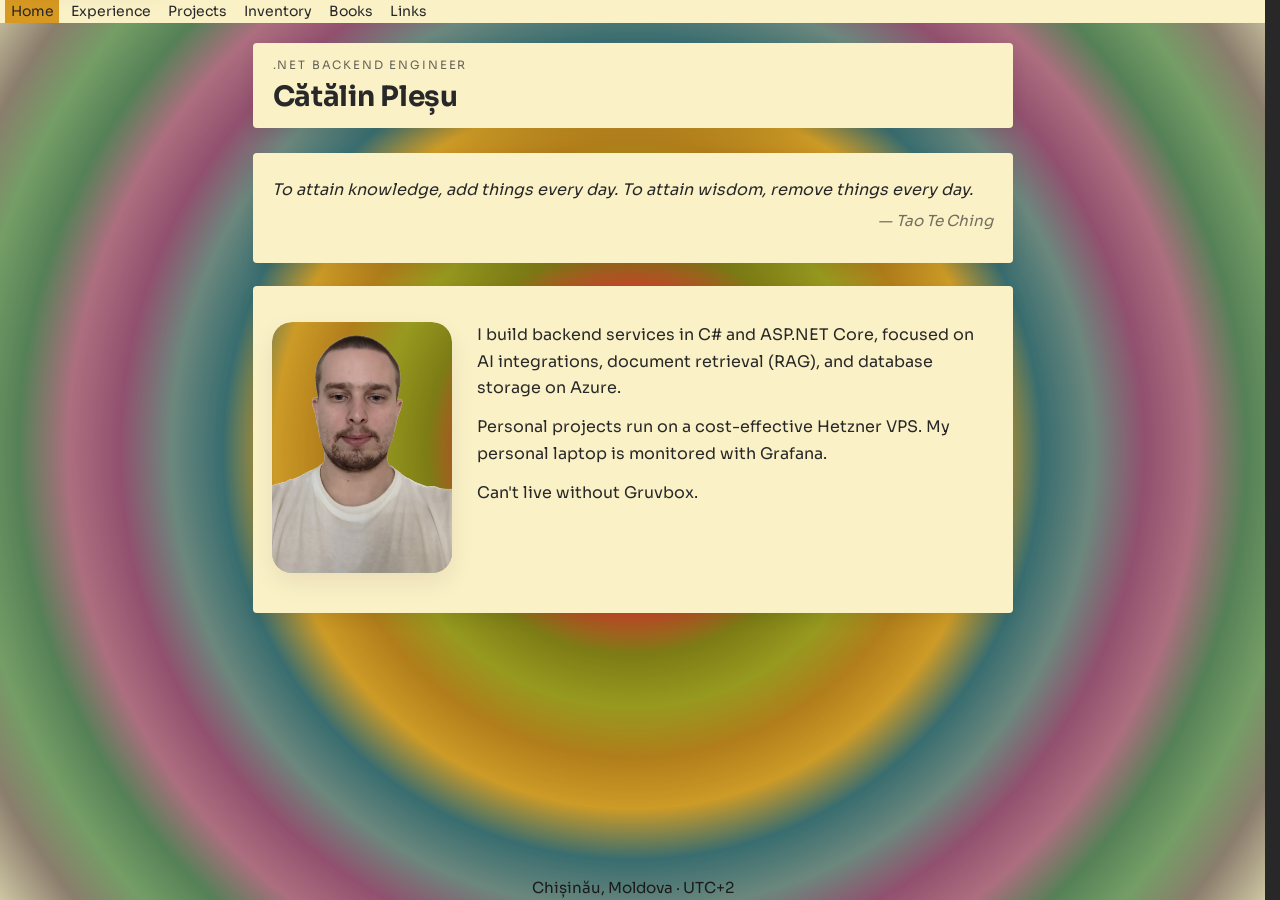
==== index.html @ c73aaf06 "feat: install goatcounter" ====
<!DOCTYPE html>
<html lang="en">
	<head>
		<meta charset="UTF-8">
		<meta name="viewport" content="width=device-width, initial-scale=1.0">
		<meta name="color-scheme" content="dark light">
		<title>Cătălin Pleșu</title>
		<link rel="icon" href="assets/favicon.ico">
		<link rel="stylesheet" href="style.css?v=20260324">
	</head>
	<body>
		<aside id="bg" aria-hidden="true"></aside>
		<a href="#content" data-skip-link>Skip to content</a>

		<header>
			<nav aria-label="Primary navigation" data-topnav>
				<ul>
					<li><a href="index.html" aria-current="page">Home</a></li>
					<li><a href="experience.html">Experience</a></li>
					<li><a href="projects.html">Projects</a></li>
					<li><a href="inventory.html">Inventory</a></li>
					<li><a href="books.html">Books</a></li>
					<li><a href="links.html">Links</a></li>
				</ul>
			</nav>
		</header>

		<main id="content" data-page>
			<header data-page-header>
				<p data-eyebrow>.NET backend engineer</p>
				<h1>Cătălin Pleșu</h1>
			</header>
			<section aria-label="Content" data-stack>
				<section data-card aria-label="Quote">
					<blockquote data-quote>
						<p><i>To attain knowledge, add things every day. To attain wisdom, remove things every day.</i></p>
						<footer>— <cite>Tao Te Ching</cite></footer>
					</blockquote>
				</section>

				<section data-card aria-label="Profile">
					<figure data-profile>
						<picture data-profile-photo>
							<img src="assets/profile.png" alt="Portrait of Cătălin Pleșu" width="180" height="180" decoding="async">
						</picture>
						<figcaption>
							<p>
								I build backend services in C# and ASP.NET Core, focused on AI integrations, document
								retrieval (RAG), and database storage on Azure.
							</p>
							<p>
								Personal projects run on a cost-effective Hetzner VPS. My personal laptop is monitored
								with Grafana.
							</p>
							<p>Can't live without Gruvbox.</p>
						</figcaption>
					</figure>
				</section>
			</section>
		</main>

		<footer data-site-footer>
			<address aria-label="Location">Chișinău, Moldova · UTC+2</address>
			<nav aria-label="Secondary navigation" data-footer-nav>
				<ul>
					<li><a href="inventory.html">Inventory</a></li>
					<li><a href="books.html">Books</a></li>
					<li><a href="projects_galleryes.html">Gallery</a></li>
				</ul>
			</nav>
		</footer>
		<script data-goatcounter="https://gc.plesu.net/count" async src="https://gc.plesu.net/count.js"></script>
		<script src="page-nav.js" data-page="index.html" defer></script>
	</body>
</html>
---- style.css ----
html { scrollbar-gutter: stable; background-color: #282828; }
*, *::before, *::after { box-sizing: border-box; }

@font-face {
  font-family: "Sora";
  font-style: normal;
  font-weight: 100 800;
  font-display: swap;
  src: url("assets/fonts/sora-latin-ext.woff2") format("woff2");
  unicode-range: U+0100-02BA, U+02BD-02C5, U+02C7-02CC, U+02CE-02D7, U+02DD-02FF, U+0304, U+0308, U+0329, U+1D00-1DBF, U+1E00-1E9F, U+1EF2-1EFF, U+2020, U+20A0-20AB, U+20AD-20C0, U+2113, U+2C60-2C7F, U+A720-A7FF;
}

@font-face {
  font-family: "Sora";
  font-style: normal;
  font-weight: 100 800;
  font-display: swap;
  src: url("assets/fonts/sora-latin.woff2") format("woff2");
  unicode-range: U+0000-00FF, U+0131, U+0152-0153, U+02BB-02BC, U+02C6, U+02DA, U+02DC, U+0304, U+0308, U+0329, U+2000-206F, U+20AC, U+2122, U+2191, U+2193, U+2212, U+2215, U+FEFF, U+FFFD;
}

:root {
  --bg: #f7f3eb;
  --text: #1b1b1b;
  --muted: color-mix(in srgb, var(--text) 60%, transparent);
  --accent: #b86b2e;
  --panel: #fdfaf4;
  --border: color-mix(in srgb, var(--text) 14%, transparent);
  --shadow: 0 18px 48px rgba(23, 16, 8, 0.12);
  --shadow-card: 0 10px 24px rgba(23, 16, 8, 0.08);
  --shadow-press: 0 6px 16px rgba(23, 16, 8, 0.06);
  --radius-sm: 8px;
  --radius-md: 12px;
  --radius-lg: 16px;
  --radius-xl: 20px;
  --gruvbox-gold: #d79921;
  --gruvbox-orange: #d65d0e;
  --gruvbox-green: #689d6a;
  --gruvbox-blue: #458588;
  --bg-dim: 0.18;
  --nav-bg: #fbf1c7;
  --nav-text: #282828;
  --nav-hover-bg: #282828;
  --nav-hover-text: #fbf1c7;
  --nav-active-bg: #d79921;
  --nav-active-text: #282828;
  --bg-orb-1: var(--gruvbox-gold);
  --bg-orb-2: var(--gruvbox-orange);
  --bg-orb-3: var(--gruvbox-green);
  --bg-orb-4: var(--gruvbox-blue);
  --code-bg: #f8f8f8;
  --code-text: #e83e8c;
  --bg-overlay: rgba(0, 0, 0, var(--bg-dim));
  --bg-gradient: radial-gradient(circle at center,
    #282828 0%,
    #7c6f64 6.6%,
    #cc241d 13.2%,
    #fb4934 19.7%,
    #98971a 26.4%,
    #b8bb26 33.0%,
    #d79921 39.6%,
    #fabd2f 46.2%,
    #458588 52.8%,
    #83a598 59.4%,
    #b16286 66.0%,
    #d3869b 72.6%,
    #689d6a 79.1%,
    #8ec07c 85.7%,
    #a89984 92.3%,
    #fbf1c7 100%);
}

@media (prefers-color-scheme: dark) {
  :root {
    --bg: #0f1115;
    --text: #e9e6df;
    --muted: color-mix(in srgb, var(--text) 55%, transparent);
    --accent: #ffb169;
    --panel: #14171d;
    --border: color-mix(in srgb, var(--text) 18%, transparent);
    --shadow: 0 18px 48px rgba(0, 0, 0, 0.38);
    --shadow-card: 0 10px 24px rgba(0, 0, 0, 0.24);
    --shadow-press: 0 6px 16px rgba(0, 0, 0, 0.2);
    --bg-orb-1: var(--gruvbox-gold);
    --bg-orb-2: var(--gruvbox-orange);
    --bg-orb-3: var(--gruvbox-green);
    --bg-orb-4: var(--gruvbox-blue);
    --code-bg: #2b2f36;
    --code-text: #ff7ab3;
    --bg-dim: 0.28;
    --bg-overlay: rgba(0, 0, 0, var(--bg-dim));
    --nav-bg: #282828;
    --nav-text: #a89984;
    --nav-hover-bg: #b8bb26;
    --nav-hover-text: #111111;
    --nav-active-bg: #d79921;
    --nav-active-text: #282828;
  }
}

:root[data-theme="dark"] {
  --bg: #0f1115;
  --text: #e9e6df;
  --muted: color-mix(in srgb, var(--text) 55%, transparent);
  --accent: #ffb169;
  --panel: #14171d;
  --border: color-mix(in srgb, var(--text) 18%, transparent);
  --shadow: 0 18px 48px rgba(0, 0, 0, 0.38);
  --shadow-card: 0 10px 24px rgba(0, 0, 0, 0.24);
  --shadow-press: 0 6px 16px rgba(0, 0, 0, 0.2);
  --bg-orb-1: var(--gruvbox-gold);
  --bg-orb-2: var(--gruvbox-orange);
  --bg-orb-3: var(--gruvbox-green);
  --bg-orb-4: var(--gruvbox-blue);
  --code-bg: #2b2f36;
  --code-text: #ff7ab3;
  --bg-dim: 0.28;
  --bg-overlay: rgba(0, 0, 0, var(--bg-dim));
  --nav-bg: #282828;
  --nav-text: #a89984;
  --nav-hover-bg: #b8bb26;
  --nav-hover-text: #111111;
  --nav-active-bg: #d79921;
  --nav-active-text: #282828;
}

:root[data-theme="light"] {
  --bg: #f7f3eb;
  --text: #1b1b1b;
  --muted: color-mix(in srgb, var(--text) 60%, transparent);
  --accent: #b86b2e;
  --panel: #fdfaf4;
  --border: color-mix(in srgb, var(--text) 14%, transparent);
  --shadow: 0 18px 48px rgba(23, 16, 8, 0.12);
  --shadow-card: 0 10px 24px rgba(23, 16, 8, 0.08);
  --shadow-press: 0 6px 16px rgba(23, 16, 8, 0.06);
  --bg-orb-1: var(--gruvbox-gold);
  --bg-orb-2: var(--gruvbox-orange);
  --bg-orb-3: var(--gruvbox-green);
  --bg-orb-4: var(--gruvbox-blue);
  --code-bg: #f8f8f8;
  --code-text: #e83e8c;
  --bg-dim: 0.18;
  --bg-overlay: rgba(0, 0, 0, var(--bg-dim));
  --nav-bg: #fbf1c7;
  --nav-text: #282828;
  --nav-hover-bg: #282828;
  --nav-hover-text: #fbf1c7;
  --nav-active-bg: #d79921;
  --nav-active-text: #282828;
}

body {
  margin: 0;
  padding: 0 1.25rem 0;
  min-height: 100vh;
  display: flex;
  flex-direction: column;
  overflow-x: hidden;
  overscroll-behavior-x: none;
  touch-action: pan-y;
  font-family: "Sora", "Segoe UI", "Helvetica Neue", Arial, sans-serif;
  font-weight: 400;
  font-size: 16px;
  line-height: 1.65;
  color: var(--text);
  background-color: transparent;
  text-rendering: optimizeLegibility;
  -webkit-font-smoothing: antialiased;
}

#bg {
  position: fixed;
  inset: 0;
  width: 100%;
  height: 100vh;
  background: var(--bg-gradient);
  background-attachment: fixed;
  z-index: -1;
  pointer-events: none;
}

#bg::after {
  content: "";
  position: absolute;
  inset: 0;
  background: var(--bg-overlay);
}

a { color: var(--accent); text-decoration: underline; text-decoration-thickness: 1.2px; text-underline-offset: 3px; }
a:visited { color: var(--accent); }
a:hover { text-decoration-color: color-mix(in srgb, var(--accent) 70%, transparent); }
a:focus-visible { outline: 2px solid color-mix(in srgb, var(--accent) 75%, transparent); outline-offset: 3px; border-radius: 6px; }

[data-skip-link] {
  position: absolute;
  left: 0.8rem;
  top: 0.6rem;
  z-index: 10;
  padding: 0.5rem 0.75rem;
  border-radius: 10px;
  border: 1px solid var(--border);
  background: var(--panel);
  color: var(--text);
  box-shadow: var(--shadow-card);
  text-decoration: none;
  transform: translateY(-160%);
  transition: transform 140ms ease;
}

[data-skip-link]:focus { transform: translateY(0); }

nav[data-topnav],
nav[data-footer-nav] {
  background-color: var(--nav-bg);
  overflow: hidden;
  width: 100vw;
  margin-left: calc(50% - 50vw);
  margin-right: calc(50% - 50vw);
  padding: 0 0.8rem;
}

nav[data-topnav] ul,
nav[data-footer-nav] ul {
  list-style: none;
  margin: 0;
  padding: 0;
  display: flex;
  align-items: center;
  gap: 0.4rem;
  white-space: nowrap;
  line-height: 1.1;
}

nav[data-topnav] li,
nav[data-footer-nav] li {
  flex: 0 0 auto;
  margin: 0;
}


nav[data-topnav] a,
nav[data-footer-nav] a {
  display: inline-block;
  color: var(--nav-text);
  text-align: center;
  padding: 4px 4pt;
  text-decoration: none;
  font-size: 14px;
  line-height: 1.1;
}

nav[data-topnav] a:hover,
nav[data-footer-nav] a:hover {
  background-color: var(--nav-text);
  color: var(--nav-bg);
}

nav[data-topnav] a[aria-current="page"],
nav[data-footer-nav] a[aria-current="page"] {
  background-color: var(--nav-active-bg);
  color: var(--nav-active-text);
}

.content-panel {
  max-width: 760px;
  margin: 1.2rem auto 2.6rem;
  padding: 2rem 1.6rem 2.3rem;
  background: var(--nav-bg);
  border: 0;
  border-radius: 4px;
  box-shadow: var(--shadow-press);
  color: var(--nav-text);
}

main[data-page] {
  max-width: 760px;
  margin: 1.2rem auto 0;
  padding-bottom: 1.6rem;
  display: grid;
  gap: 1.6rem;
  align-content: start;
  align-items: start;
  width: 100%;
  flex: 1 0 auto;
}

.hero {
  padding: 1.7rem 1.8rem;
  border: 0;
  border-radius: 4px;
  background: var(--nav-bg);
  box-shadow: var(--shadow-press);
  color: var(--nav-text);
}

.hero h1 { margin-top: 0.4rem; }

.hero-eyebrow,
[data-eyebrow] {
  text-transform: uppercase;
  letter-spacing: 0.16em;
  font-size: 0.72rem;
  color: var(--muted);
  margin: 0;
}

.hero-lede {
  font-size: 1rem;
  color: color-mix(in srgb, var(--text) 88%, transparent);
  margin: 0.6rem 0 1.2rem;
}

.hero-actions {
  display: flex;
  flex-wrap: wrap;
  gap: 0.6rem;
}

header[data-page-header] {
  padding: 0.85rem 1.25rem;
  border: 0;
  border-radius: 4px;
  background: var(--nav-bg);
  box-shadow: var(--shadow-press);
  color: var(--nav-text);
}

header[data-page-header] h1 { margin: 0.25rem 0 0; }

.button {
  display: inline-flex;
  align-items: center;
  justify-content: center;
  gap: 0.4rem;
  padding: 0.55rem 1rem;
  border-radius: var(--radius-md);
  border: 1px solid color-mix(in srgb, var(--accent) 45%, transparent);
  background: color-mix(in srgb, var(--accent) 18%, var(--panel));
  color: var(--text);
  font-weight: 600;
  font-family: inherit;
  cursor: pointer;
  text-decoration: none;
  box-shadow: var(--shadow-card);
  transition: transform 150ms ease, box-shadow 150ms ease, border-color 150ms ease, background 150ms ease;
}

.button:hover { transform: translateY(-1px); box-shadow: 0 14px 26px rgba(0, 0, 0, 0.08); }

.button.ghost {
  border-color: var(--border);
  background: color-mix(in srgb, var(--panel) 88%, transparent);
}

aside[data-panel] {
  max-width: 760px;
  margin: 1.2rem auto 0;
  padding-bottom: 1.6rem;
  padding: 2rem 1.6rem 2.3rem;
  background: var(--nav-bg);
  border: 0;
  border-radius: 4px;
  box-shadow: var(--shadow-press);
  color: var(--nav-text);
  width: 100%;
}

figure[data-profile] {
  display: grid;
  grid-template-columns: 180px minmax(0, 1fr);
  gap: 1.6rem;
  align-items: start;
  margin: 1.2rem 0 1.4rem;
  position: relative;
}

figure[data-profile] figcaption { min-width: 0; }

picture[data-profile-photo] {
  position: relative;
  width: 180px;
  display: block;
}

picture[data-profile-photo] > img {
  position: relative;
  z-index: 1;
  width: 100%;
  height: auto;
  display: block;
  border-radius: var(--radius-xl);
  object-fit: contain;
  box-shadow: var(--shadow-card);
  background: transparent;
}

picture[data-profile-photo]::before {
  content: "";
  position: absolute;
  inset: 0;
  z-index: 0;
  background-image: linear-gradient(var(--bg-overlay), var(--bg-overlay)), var(--bg-gradient);
  background-attachment: fixed, fixed;
  border-radius: var(--radius-xl);
  mask-image: linear-gradient(#000, #000), url("assets/profile.png");
  -webkit-mask-image: linear-gradient(#000, #000), url("assets/profile.png");
  mask-size: 100% 100%, contain;
  -webkit-mask-size: 100% 100%, contain;
  mask-repeat: no-repeat, no-repeat;
  -webkit-mask-repeat: no-repeat, no-repeat;
  mask-position: center, center;
  -webkit-mask-position: center, center;
  mask-mode: alpha, alpha;
  -webkit-mask-mode: alpha, alpha;
  mask-composite: exclude;
  -webkit-mask-composite: xor;
  pointer-events: none;
}


h1, h2, h3, h4 { font-family: "Sora", "Times New Roman", serif; letter-spacing: -0.01em; margin: 1.1em 0 0.35em; line-height: 1.25; color: var(--text); }
h1 { font-size: 1.75rem; }
h2 { font-size: 1.375rem; }
h3 { font-size: 1.125rem; }
h4 { font-size: 1rem; margin-top: 0.7em; }

p { margin: 0 0 0.8em; color: inherit; font-weight: 400; }

p[data-entry-row] {
  display: flex;
  align-items: baseline;
  justify-content: space-between;
  gap: 1rem;
  margin-bottom: 0.2em;
}

p[data-entry-row] time[data-period] {
  white-space: nowrap;
}

p[data-entry-title] {
  display: flex;
  align-items: baseline;
  justify-content: space-between;
  gap: 0.6rem;
  margin-bottom: 0.1em;
}

small[data-entry-label] {
  font-size: 0.75rem;
  text-transform: uppercase;
  letter-spacing: 0.12em;
  color: var(--muted);
}

p[data-entry-location] {
  display: block;
  margin-top: 0.1em;
}

ul { margin: 0.4em 0 0.8em 1.1em; padding: 0; }
li { margin-bottom: 0.35em; }

hr { border: 0; height: 1px; background: var(--border); margin: 1.4rem 0; }

blockquote[data-quote] {
  margin: 0.35rem 0 0.8rem;
  display: grid;
  gap: 0.3rem;
}

blockquote[data-quote] p { margin: 0; }

blockquote[data-quote] footer {
  color: var(--muted);
  font-size: 0.95rem;
  text-align: right;
}

ul[data-links-grid] {
  display: grid;
  grid-template-columns: 1fr;
  gap: 0.8rem;
  margin: 1.2rem 0 0;
  padding: 0;
  list-style: none;
}

a[data-link-card] {
  display: flex;
  align-items: center;
  gap: 0.6rem;
  padding: 0.65rem 0.75rem;
  border: 1px solid var(--border);
  border-radius: var(--radius-md);
  text-decoration: none;
  color: inherit;
  background: color-mix(in srgb, var(--panel) 80%, transparent);
  transition: transform 150ms ease, box-shadow 150ms ease, border-color 150ms ease, background 150ms ease;
  box-shadow: var(--shadow-card);
}

a[data-link-card]:hover {
  transform: translateY(-2px);
  box-shadow: 0 18px 38px rgba(0, 0, 0, 0.08);
  border-color: color-mix(in srgb, var(--accent) 45%, transparent);
  background: color-mix(in srgb, var(--panel) 92%, transparent);
}

a[data-link-card]::before {
  content: "";
  width: 26px;
  height: 26px;
  display: inline-flex;
  align-items: center;
  justify-content: center;
  background-color: var(--accent);
  mask-repeat: no-repeat;
  mask-position: center;
  mask-size: contain;
  -webkit-mask-repeat: no-repeat;
  -webkit-mask-position: center;
  -webkit-mask-size: contain;
  flex: none;
}

a[data-link-card][data-icon="envelope"]::before { mask-image: url("assets/icons/envelope.svg"); -webkit-mask-image: url("assets/icons/envelope.svg"); }
a[data-link-card][data-icon="telegram"]::before { mask-image: url("assets/icons/telegram.svg"); -webkit-mask-image: url("assets/icons/telegram.svg"); }
a[data-link-card][data-icon="github"]::before { mask-image: url("assets/icons/github.svg"); -webkit-mask-image: url("assets/icons/github.svg"); }
a[data-link-card][data-icon="linkedin"]::before { mask-image: url("assets/icons/linkedin-in.svg"); -webkit-mask-image: url("assets/icons/linkedin-in.svg"); }
a[data-link-card][data-icon="file"]::before { mask-image: url("assets/icons/file-lines.svg"); -webkit-mask-image: url("assets/icons/file-lines.svg"); }
a[data-link-card][data-icon="youtube"]::before { mask-image: url("assets/icons/youtube.svg"); -webkit-mask-image: url("assets/icons/youtube.svg"); }

section[data-stack] {
  display: grid;
  gap: 1.4rem;
  margin-top: 0;
  align-content: start;
  align-items: start;
}

section[data-card] {
  padding: 1.1rem 1.2rem;
  border: 0;
  border-radius: 4px;
  background: var(--nav-bg);
  box-shadow: var(--shadow-press);
  color: var(--nav-text);
}

.hero h1,
header[data-page-header] h1,
.content-panel h1,
aside[data-panel] h1,
section[data-card] h1,
.hero h2,
header[data-page-header] h2,
.content-panel h2,
aside[data-panel] h2,
section[data-card] h2,
.hero h3,
header[data-page-header] h3,
.content-panel h3,
aside[data-panel] h3,
section[data-card] h3,
.hero h4,
header[data-page-header] h4,
.content-panel h4,
aside[data-panel] h4,
section[data-card] h4 {
  color: inherit;
}

.hero a,
header[data-page-header] a,
.content-panel a,
aside[data-panel] a,
section[data-card] a {
  color: var(--nav-hover-bg);
}

.hero a:visited,
header[data-page-header] a:visited,
.content-panel a:visited,
aside[data-panel] a:visited,
section[data-card] a:visited {
  color: var(--nav-hover-bg);
}

.hero-eyebrow,
[data-eyebrow] {
  color: color-mix(in srgb, var(--nav-text) 70%, transparent);
}

footer[data-site-footer] {
  max-width: 760px;
  margin: 0 auto 0;
  display: flex;
  flex-wrap: wrap;
  gap: 0.6rem 1.2rem;
  justify-content: center;
  text-align: center;
  font-size: 0.95rem;
  color: var(--text);
  width: 100%;
  margin-top: auto;
}

nav[data-footer-nav] { display: none; }

footer[data-site-footer] address { font-style: normal; }

.guestbook-actions { margin: 0.4rem 0 1rem; }

@media (prefers-reduced-motion: reduce) {
  * { scroll-behavior: auto; }
  .button,
  a[data-link-card] { transition: none; }
}



section[data-card] > h2:first-child,
section[data-card] > h3:first-child {
  margin-top: 0;
}

[data-inventory-lede] { color: var(--muted); margin-top: 0.4rem; }
[data-inventory-section] { margin: 0; }
[data-inventory-item] { margin: 0.6rem 0 0.9rem; }
[data-inventory-group] { margin-top: 0.9rem; }
ul[data-inventory-list] { margin: 0.4rem 0 0.3rem 1.1rem; padding: 0; }
[data-inventory-note] { color: var(--muted); margin-top: 0.5rem; }

aside[data-panel] h3 { margin-top: 0; }



@media (max-width: 640px) {
  body { padding: 0 0.9rem 0; font-size: 15px; }
  .content-panel { padding: 1.5rem 1.2rem 1.8rem; }
  figure[data-profile] { grid-template-columns: 1fr; }
  picture[data-profile-photo] { max-width: 220px; width: 100%; margin: 0 auto; }
  .hero { padding: 1.4rem 1.3rem; }
  .hero-actions { flex-direction: column; align-items: stretch; }
  footer[data-site-footer] {
    flex-direction: column;
    align-items: center;
    gap: 0.6rem;
  }
  nav[data-footer-nav] { display: block; }
  nav[data-footer-nav] ul { justify-content: center; }
  nav[data-topnav] ul { justify-content: center; }
  nav[data-topnav] li:last-child { margin-left: 0; }
  p[data-entry-row] {
    flex-direction: column;
    align-items: flex-start;
    gap: 0.15rem;
  }
  p[data-entry-row] time[data-period] {
    white-space: normal;
  }
  nav[data-topnav] a[href="inventory.html"],
  nav[data-topnav] a[href="books.html"] {
    display: none;
  }
}
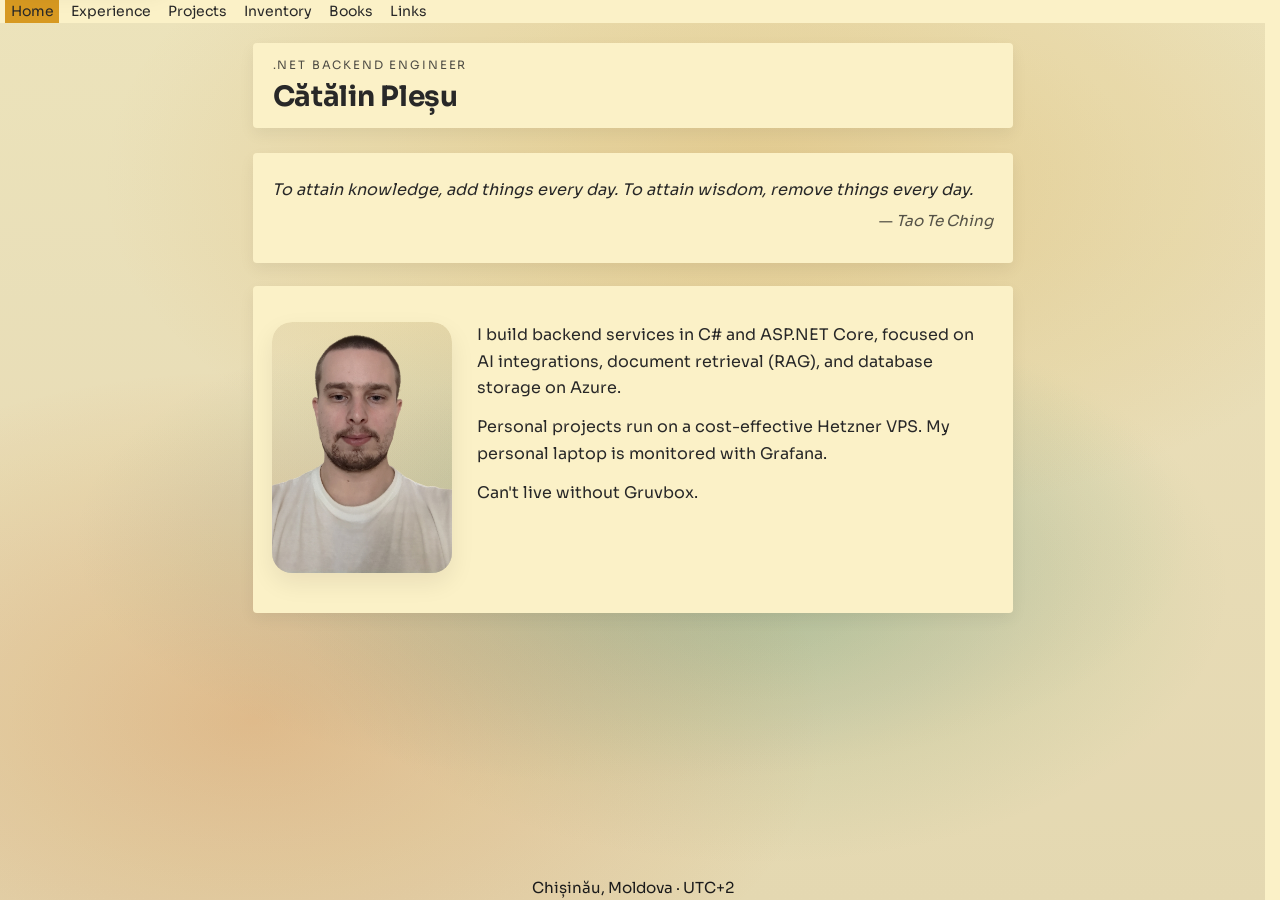
==== commit af2648b4: "fix: improve seo and accessibility" ====
--- a/index.html
+++ b/index.html
@@ -5,6 +5,7 @@
 		<meta name="viewport" content="width=device-width, initial-scale=1.0">
 		<meta name="color-scheme" content="dark light">
 		<title>Cătălin Pleșu</title>
+		<meta name="description" content="Cătălin Pleșu is a .NET backend engineer focused on C# and ASP.NET Core, AI integrations, RAG, and Azure data work.">
 		<link rel="icon" href="assets/favicon.ico">
 		<link rel="stylesheet" href="style.css?v=20260324">
 	</head>
--- a/style.css
+++ b/style.css
@@ -1,4 +1,4 @@
-html { scrollbar-gutter: stable; background-color: #282828; }
+html { scrollbar-gutter: stable; background-color: var(--bg); }
 *, *::before, *::after { box-sizing: border-box; }
 
 @font-face {
@@ -20,9 +20,9 @@
 }
 
 :root {
-  --bg: #f7f3eb;
+  --bg: #fbf1c7;
   --text: #1b1b1b;
-  --muted: color-mix(in srgb, var(--text) 60%, transparent);
+  --muted: color-mix(in srgb, var(--text) 74%, transparent);
   --accent: #b86b2e;
   --panel: #fdfaf4;
   --border: color-mix(in srgb, var(--text) 14%, transparent);
@@ -37,7 +37,7 @@
   --gruvbox-orange: #d65d0e;
   --gruvbox-green: #689d6a;
   --gruvbox-blue: #458588;
-  --bg-dim: 0.18;
+  --bg-dim: 0.06;
   --nav-bg: #fbf1c7;
   --nav-text: #282828;
   --nav-hover-bg: #282828;
@@ -51,30 +51,19 @@
   --code-bg: #f8f8f8;
   --code-text: #e83e8c;
   --bg-overlay: rgba(0, 0, 0, var(--bg-dim));
-  --bg-gradient: radial-gradient(circle at center,
-    #282828 0%,
-    #7c6f64 6.6%,
-    #cc241d 13.2%,
-    #fb4934 19.7%,
-    #98971a 26.4%,
-    #b8bb26 33.0%,
-    #d79921 39.6%,
-    #fabd2f 46.2%,
-    #458588 52.8%,
-    #83a598 59.4%,
-    #b16286 66.0%,
-    #d3869b 72.6%,
-    #689d6a 79.1%,
-    #8ec07c 85.7%,
-    #a89984 92.3%,
-    #fbf1c7 100%);
+  --bg-gradient:
+    radial-gradient(ellipse 80% 60% at 60% 20%, rgba(215, 153, 33, 0.28), transparent 65%),
+    radial-gradient(ellipse 70% 60% at 20% 80%, rgba(214, 93, 14, 0.24), transparent 65%),
+    radial-gradient(ellipse 60% 50% at 60% 65%, rgba(104, 157, 106, 0.26), transparent 62%),
+    radial-gradient(ellipse 65% 40% at 50% 60%, rgba(69, 133, 136, 0.25), transparent 68%),
+    linear-gradient(180deg, #fbf1c7 0%, #f2e5bc 100%);
 }
 
 @media (prefers-color-scheme: dark) {
   :root {
-    --bg: #0f1115;
+    --bg: #282828;
     --text: #e9e6df;
-    --muted: color-mix(in srgb, var(--text) 55%, transparent);
+    --muted: color-mix(in srgb, var(--text) 70%, transparent);
     --accent: #ffb169;
     --panel: #14171d;
     --border: color-mix(in srgb, var(--text) 18%, transparent);
@@ -87,7 +76,7 @@
     --bg-orb-4: var(--gruvbox-blue);
     --code-bg: #2b2f36;
     --code-text: #ff7ab3;
-    --bg-dim: 0.28;
+    --bg-dim: 0.12;
     --bg-overlay: rgba(0, 0, 0, var(--bg-dim));
     --nav-bg: #282828;
     --nav-text: #a89984;
@@ -95,13 +84,19 @@
     --nav-hover-text: #111111;
     --nav-active-bg: #d79921;
     --nav-active-text: #282828;
+    --bg-gradient:
+      radial-gradient(circle at 50% 45%, rgba(251, 73, 52, 0.28) 0%, transparent 55%),
+      radial-gradient(circle at 20% 30%, rgba(184, 187, 38, 0.18) 0%, transparent 45%),
+      radial-gradient(circle at 80% 65%, rgba(131, 165, 152, 0.2) 0%, transparent 50%),
+      radial-gradient(circle at 35% 80%, rgba(177, 98, 134, 0.22) 0%, transparent 55%),
+      linear-gradient(180deg, #282828 0%, #1d2021 100%);
   }
 }
 
 :root[data-theme="dark"] {
-  --bg: #0f1115;
+  --bg: #282828;
   --text: #e9e6df;
-  --muted: color-mix(in srgb, var(--text) 55%, transparent);
+  --muted: color-mix(in srgb, var(--text) 70%, transparent);
   --accent: #ffb169;
   --panel: #14171d;
   --border: color-mix(in srgb, var(--text) 18%, transparent);
@@ -114,7 +109,7 @@
   --bg-orb-4: var(--gruvbox-blue);
   --code-bg: #2b2f36;
   --code-text: #ff7ab3;
-  --bg-dim: 0.28;
+  --bg-dim: 0.12;
   --bg-overlay: rgba(0, 0, 0, var(--bg-dim));
   --nav-bg: #282828;
   --nav-text: #a89984;
@@ -122,12 +117,18 @@
   --nav-hover-text: #111111;
   --nav-active-bg: #d79921;
   --nav-active-text: #282828;
+  --bg-gradient:
+    radial-gradient(circle at 50% 45%, rgba(251, 73, 52, 0.28) 0%, transparent 55%),
+    radial-gradient(circle at 20% 30%, rgba(184, 187, 38, 0.18) 0%, transparent 45%),
+    radial-gradient(circle at 80% 65%, rgba(131, 165, 152, 0.2) 0%, transparent 50%),
+    radial-gradient(circle at 35% 80%, rgba(177, 98, 134, 0.22) 0%, transparent 55%),
+    linear-gradient(180deg, #282828 0%, #1d2021 100%);
 }
 
 :root[data-theme="light"] {
-  --bg: #f7f3eb;
+  --bg: #fbf1c7;
   --text: #1b1b1b;
-  --muted: color-mix(in srgb, var(--text) 60%, transparent);
+  --muted: color-mix(in srgb, var(--text) 74%, transparent);
   --accent: #b86b2e;
   --panel: #fdfaf4;
   --border: color-mix(in srgb, var(--text) 14%, transparent);
@@ -140,8 +141,14 @@
   --bg-orb-4: var(--gruvbox-blue);
   --code-bg: #f8f8f8;
   --code-text: #e83e8c;
-  --bg-dim: 0.18;
+  --bg-dim: 0.06;
   --bg-overlay: rgba(0, 0, 0, var(--bg-dim));
+  --bg-gradient:
+    radial-gradient(ellipse 80% 60% at 60% 20%, rgba(215, 153, 33, 0.28), transparent 65%),
+    radial-gradient(ellipse 70% 60% at 20% 80%, rgba(214, 93, 14, 0.24), transparent 65%),
+    radial-gradient(ellipse 60% 50% at 60% 65%, rgba(104, 157, 106, 0.26), transparent 62%),
+    radial-gradient(ellipse 65% 40% at 50% 60%, rgba(69, 133, 136, 0.25), transparent 68%),
+    linear-gradient(180deg, #fbf1c7 0%, #f2e5bc 100%);
   --nav-bg: #fbf1c7;
   --nav-text: #282828;
   --nav-hover-bg: #282828;
@@ -307,7 +314,7 @@
 
 .hero-lede {
   font-size: 1rem;
-  color: color-mix(in srgb, var(--text) 88%, transparent);
+  color: color-mix(in srgb, var(--text) 92%, transparent);
   margin: 0.6rem 0 1.2rem;
 }
 
@@ -590,7 +597,7 @@
 
 .hero-eyebrow,
 [data-eyebrow] {
-  color: color-mix(in srgb, var(--nav-text) 70%, transparent);
+  color: color-mix(in srgb, var(--nav-text) 82%, transparent);
 }
 
 footer[data-site-footer] {
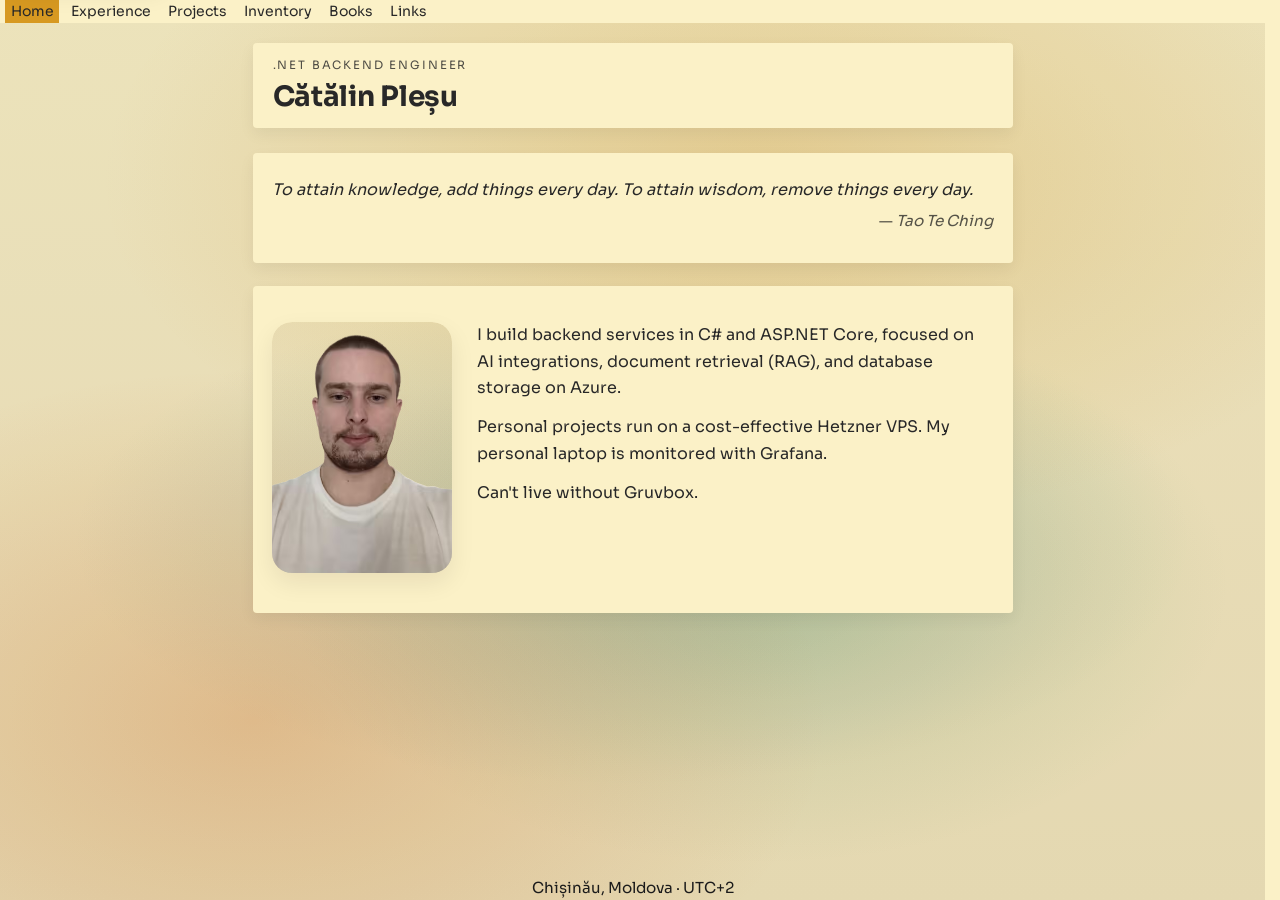
==== commit 15fe591d: "improve performance by prioritizing optimal image type" ====
--- a/index.html
+++ b/index.html
@@ -7,6 +7,8 @@
 		<title>Cătălin Pleșu</title>
 		<meta name="description" content="Cătălin Pleșu is a .NET backend engineer focused on C# and ASP.NET Core, AI integrations, RAG, and Azure data work.">
 		<link rel="icon" href="assets/favicon.ico">
+		<link rel="preload" href="assets/fonts/sora-latin.woff2" as="font" type="font/woff2" crossorigin>
+		<link rel="preload" href="assets/fonts/sora-latin-ext.woff2" as="font" type="font/woff2" crossorigin>
 		<link rel="stylesheet" href="style.css?v=20260324">
 	</head>
 	<body>
@@ -42,7 +44,9 @@
 				<section data-card aria-label="Profile">
 					<figure data-profile>
 						<picture data-profile-photo>
-							<img src="assets/profile.png" alt="Portrait of Cătălin Pleșu" width="180" height="180" decoding="async">
+							<source srcset="assets/profile.avif" type="image/avif">
+							<source srcset="assets/profile.webp" type="image/webp">
+							<img src="assets/profile.png" alt="Portrait of Cătălin Pleșu" width="180" height="180" decoding="async" loading="eager" fetchpriority="high">
 						</picture>
 						<figcaption>
 							<p>
--- a/style.css
+++ b/style.css
@@ -410,8 +410,16 @@
   background-image: linear-gradient(var(--bg-overlay), var(--bg-overlay)), var(--bg-gradient);
   background-attachment: fixed, fixed;
   border-radius: var(--radius-xl);
-  mask-image: linear-gradient(#000, #000), url("assets/profile.png");
-  -webkit-mask-image: linear-gradient(#000, #000), url("assets/profile.png");
+  mask-image: linear-gradient(#000, #000), image-set(
+    url("assets/profile.avif") type("image/avif"),
+    url("assets/profile.webp") type("image/webp"),
+    url("assets/profile.png") type("image/png")
+  );
+  -webkit-mask-image: linear-gradient(#000, #000), image-set(
+    url("assets/profile.avif") type("image/avif"),
+    url("assets/profile.webp") type("image/webp"),
+    url("assets/profile.png") type("image/png")
+  );
   mask-size: 100% 100%, contain;
   -webkit-mask-size: 100% 100%, contain;
   mask-repeat: no-repeat, no-repeat;
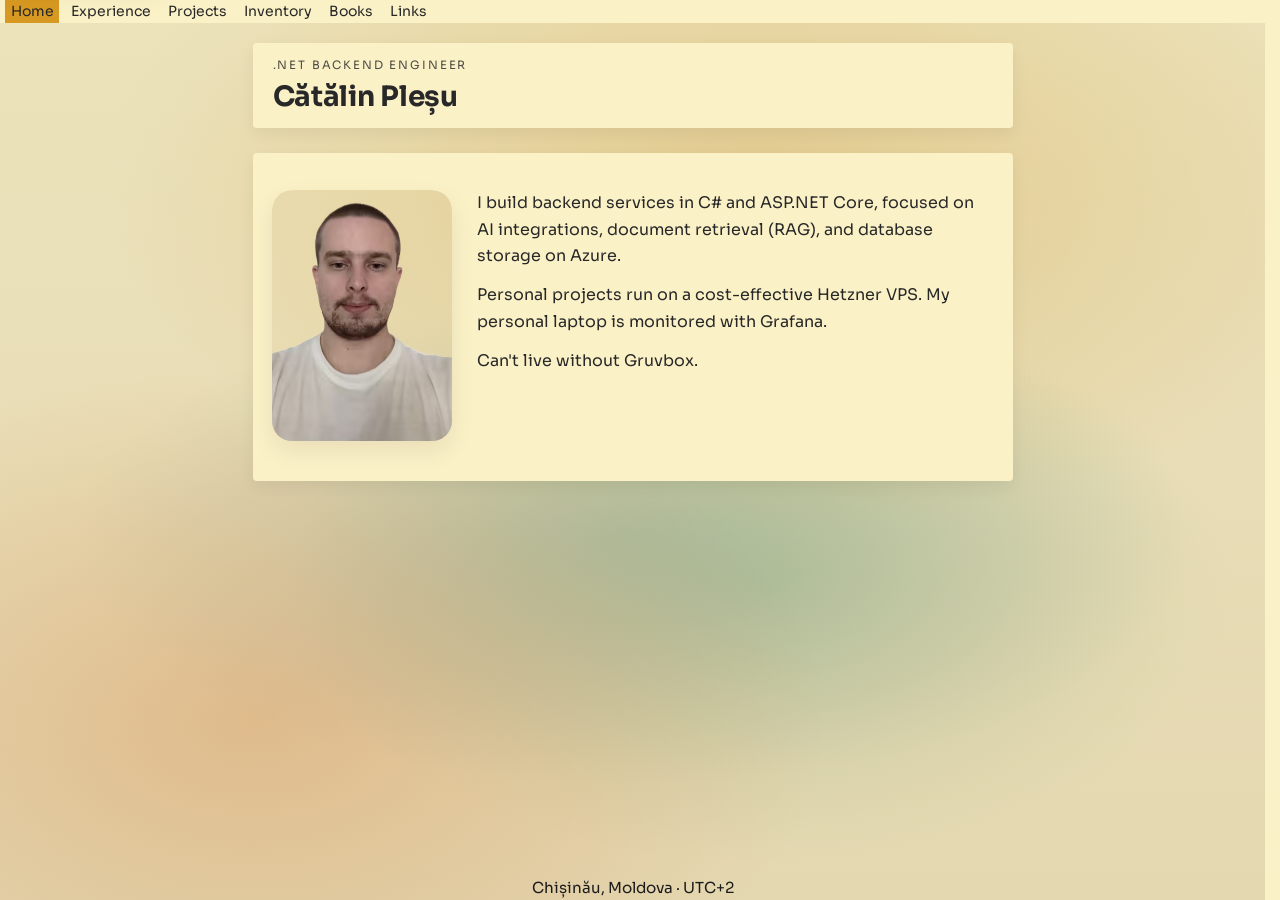
==== commit fa86ad82: "remove the quote" ====
--- a/index.html
+++ b/index.html
@@ -34,13 +34,6 @@
 				<h1>Cătălin Pleșu</h1>
 			</header>
 			<section aria-label="Content" data-stack>
-				<section data-card aria-label="Quote">
-					<blockquote data-quote>
-						<p><i>To attain knowledge, add things every day. To attain wisdom, remove things every day.</i></p>
-						<footer>— <cite>Tao Te Ching</cite></footer>
-					</blockquote>
-				</section>
-
 				<section data-card aria-label="Profile">
 					<figure data-profile>
 						<picture data-profile-photo>
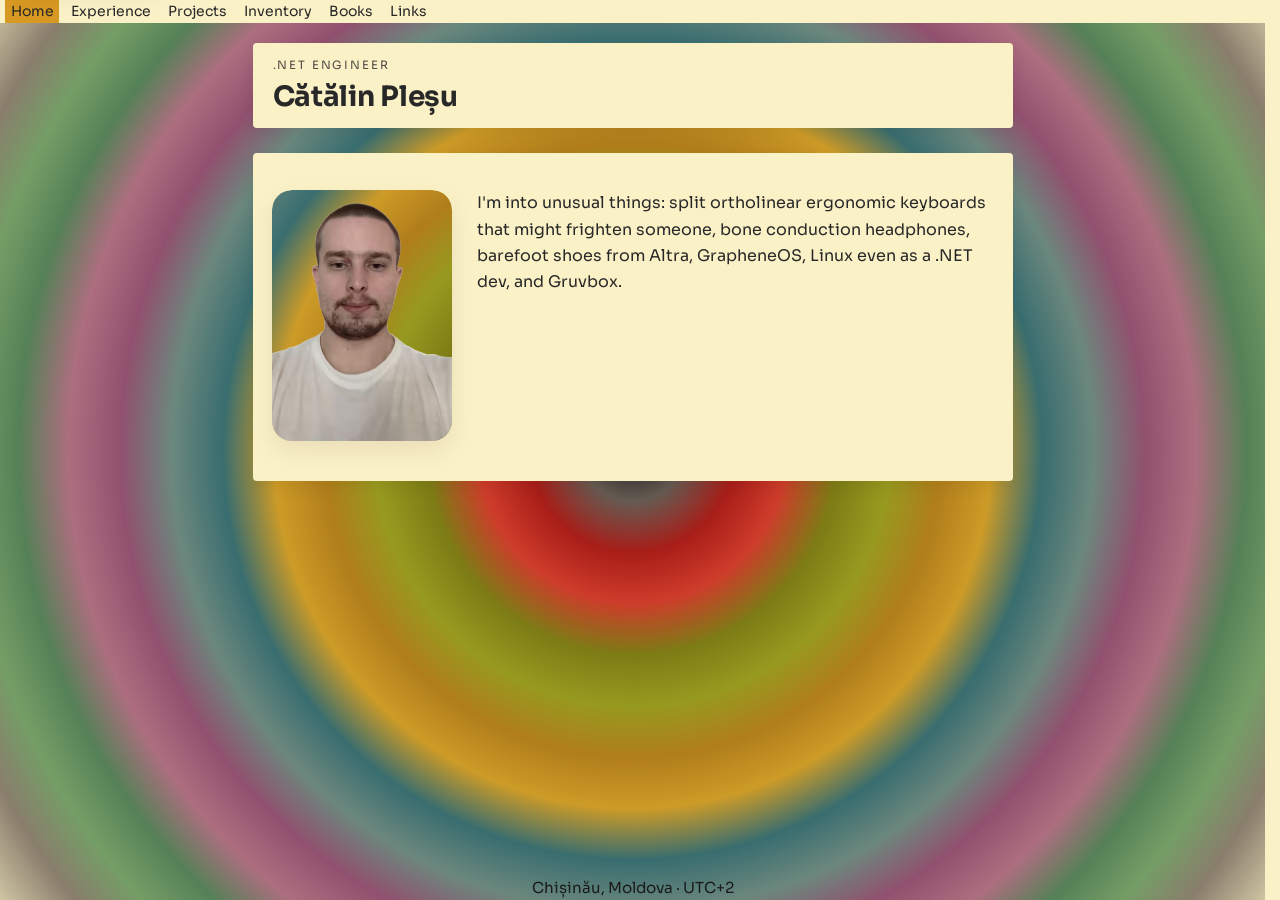
==== commit eceb3269: "update index page" ====
--- a/index.html
+++ b/index.html
@@ -5,7 +5,7 @@
 		<meta name="viewport" content="width=device-width, initial-scale=1.0">
 		<meta name="color-scheme" content="dark light">
 		<title>Cătălin Pleșu</title>
-		<meta name="description" content="Cătălin Pleșu is a .NET backend engineer focused on C# and ASP.NET Core, AI integrations, RAG, and Azure data work.">
+		<meta name="description" content="Cătălin Pleșu — .NET Engineer. Backend services in C# and ASP.NET Core.">
 		<link rel="icon" href="assets/favicon.ico">
 		<link rel="preload" href="assets/fonts/sora-latin.woff2" as="font" type="font/woff2" crossorigin>
 		<link rel="preload" href="assets/fonts/sora-latin-ext.woff2" as="font" type="font/woff2" crossorigin>
@@ -30,7 +30,7 @@
 
 		<main id="content" data-page>
 			<header data-page-header>
-				<p data-eyebrow>.NET backend engineer</p>
+				<p data-eyebrow>.NET Engineer</p>
 				<h1>Cătălin Pleșu</h1>
 			</header>
 			<section aria-label="Content" data-stack>
@@ -43,14 +43,10 @@
 						</picture>
 						<figcaption>
 							<p>
-								I build backend services in C# and ASP.NET Core, focused on AI integrations, document
-								retrieval (RAG), and database storage on Azure.
+								I'm into unusual things: split ortholinear ergonomic keyboards that might
+								frighten someone, bone conduction headphones, barefoot shoes from Altra,
+								GrapheneOS, Linux even as a .NET dev, and Gruvbox.
 							</p>
-							<p>
-								Personal projects run on a cost-effective Hetzner VPS. My personal laptop is monitored
-								with Grafana.
-							</p>
-							<p>Can't live without Gruvbox.</p>
 						</figcaption>
 					</figure>
 				</section>
--- a/style.css
+++ b/style.css
@@ -37,7 +37,7 @@
   --gruvbox-orange: #d65d0e;
   --gruvbox-green: #689d6a;
   --gruvbox-blue: #458588;
-  --bg-dim: 0.06;
+  --bg-dim: 0.18;
   --nav-bg: #fbf1c7;
   --nav-text: #282828;
   --nav-hover-bg: #282828;
@@ -51,12 +51,23 @@
   --code-bg: #f8f8f8;
   --code-text: #e83e8c;
   --bg-overlay: rgba(0, 0, 0, var(--bg-dim));
-  --bg-gradient:
-    radial-gradient(ellipse 80% 60% at 60% 20%, rgba(215, 153, 33, 0.28), transparent 65%),
-    radial-gradient(ellipse 70% 60% at 20% 80%, rgba(214, 93, 14, 0.24), transparent 65%),
-    radial-gradient(ellipse 60% 50% at 60% 65%, rgba(104, 157, 106, 0.26), transparent 62%),
-    radial-gradient(ellipse 65% 40% at 50% 60%, rgba(69, 133, 136, 0.25), transparent 68%),
-    linear-gradient(180deg, #fbf1c7 0%, #f2e5bc 100%);
+  --bg-gradient: radial-gradient(circle at center,
+    #282828 0%,
+    #7c6f64 6.6%,
+    #cc241d 13.2%,
+    #fb4934 19.7%,
+    #98971a 26.4%,
+    #b8bb26 33.0%,
+    #d79921 39.6%,
+    #fabd2f 46.2%,
+    #458588 52.8%,
+    #83a598 59.4%,
+    #b16286 66.0%,
+    #d3869b 72.6%,
+    #689d6a 79.1%,
+    #8ec07c 85.7%,
+    #a89984 92.3%,
+    #fbf1c7 100%);
 }
 
 @media (prefers-color-scheme: dark) {
@@ -76,7 +87,7 @@
     --bg-orb-4: var(--gruvbox-blue);
     --code-bg: #2b2f36;
     --code-text: #ff7ab3;
-    --bg-dim: 0.12;
+    --bg-dim: 0.28;
     --bg-overlay: rgba(0, 0, 0, var(--bg-dim));
     --nav-bg: #282828;
     --nav-text: #a89984;
@@ -84,12 +95,6 @@
     --nav-hover-text: #111111;
     --nav-active-bg: #d79921;
     --nav-active-text: #282828;
-    --bg-gradient:
-      radial-gradient(circle at 50% 45%, rgba(251, 73, 52, 0.28) 0%, transparent 55%),
-      radial-gradient(circle at 20% 30%, rgba(184, 187, 38, 0.18) 0%, transparent 45%),
-      radial-gradient(circle at 80% 65%, rgba(131, 165, 152, 0.2) 0%, transparent 50%),
-      radial-gradient(circle at 35% 80%, rgba(177, 98, 134, 0.22) 0%, transparent 55%),
-      linear-gradient(180deg, #282828 0%, #1d2021 100%);
   }
 }
 
@@ -109,7 +114,7 @@
   --bg-orb-4: var(--gruvbox-blue);
   --code-bg: #2b2f36;
   --code-text: #ff7ab3;
-  --bg-dim: 0.12;
+  --bg-dim: 0.28;
   --bg-overlay: rgba(0, 0, 0, var(--bg-dim));
   --nav-bg: #282828;
   --nav-text: #a89984;
@@ -117,12 +122,6 @@
   --nav-hover-text: #111111;
   --nav-active-bg: #d79921;
   --nav-active-text: #282828;
-  --bg-gradient:
-    radial-gradient(circle at 50% 45%, rgba(251, 73, 52, 0.28) 0%, transparent 55%),
-    radial-gradient(circle at 20% 30%, rgba(184, 187, 38, 0.18) 0%, transparent 45%),
-    radial-gradient(circle at 80% 65%, rgba(131, 165, 152, 0.2) 0%, transparent 50%),
-    radial-gradient(circle at 35% 80%, rgba(177, 98, 134, 0.22) 0%, transparent 55%),
-    linear-gradient(180deg, #282828 0%, #1d2021 100%);
 }
 
 :root[data-theme="light"] {
@@ -141,14 +140,8 @@
   --bg-orb-4: var(--gruvbox-blue);
   --code-bg: #f8f8f8;
   --code-text: #e83e8c;
-  --bg-dim: 0.06;
+  --bg-dim: 0.18;
   --bg-overlay: rgba(0, 0, 0, var(--bg-dim));
-  --bg-gradient:
-    radial-gradient(ellipse 80% 60% at 60% 20%, rgba(215, 153, 33, 0.28), transparent 65%),
-    radial-gradient(ellipse 70% 60% at 20% 80%, rgba(214, 93, 14, 0.24), transparent 65%),
-    radial-gradient(ellipse 60% 50% at 60% 65%, rgba(104, 157, 106, 0.26), transparent 62%),
-    radial-gradient(ellipse 65% 40% at 50% 60%, rgba(69, 133, 136, 0.25), transparent 68%),
-    linear-gradient(180deg, #fbf1c7 0%, #f2e5bc 100%);
   --nav-bg: #fbf1c7;
   --nav-text: #282828;
   --nav-hover-bg: #282828;
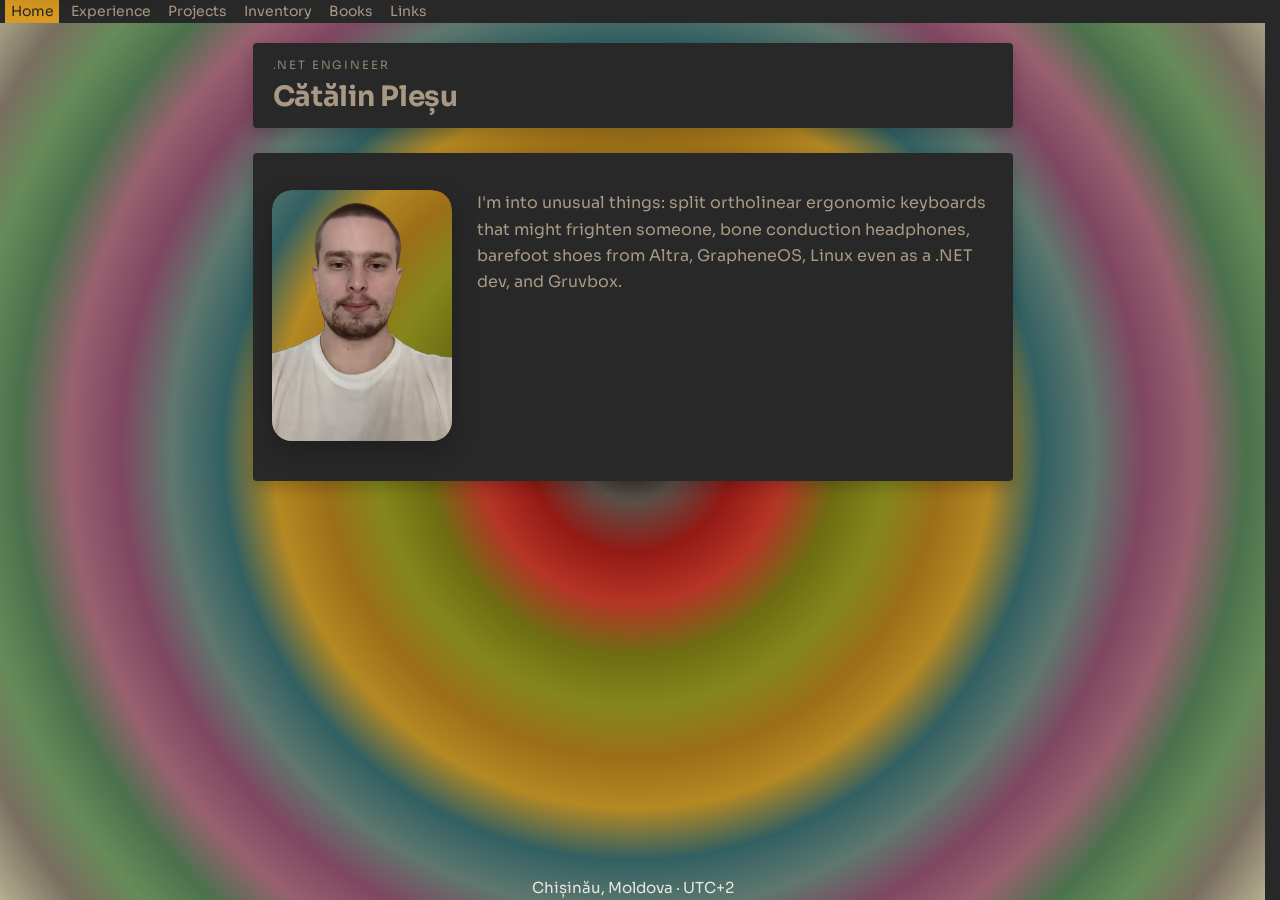
==== commit 8cb1a9d1: "remove light style" ====
--- a/index.html
+++ b/index.html
@@ -3,7 +3,7 @@
 	<head>
 		<meta charset="UTF-8">
 		<meta name="viewport" content="width=device-width, initial-scale=1.0">
-		<meta name="color-scheme" content="dark light">
+		<meta name="color-scheme" content="dark">
 		<title>Cătălin Pleșu</title>
 		<meta name="description" content="Cătălin Pleșu — .NET Engineer. Backend services in C# and ASP.NET Core.">
 		<link rel="icon" href="assets/favicon.ico">
--- a/style.css
+++ b/style.css
@@ -20,15 +20,15 @@
 }
 
 :root {
-  --bg: #fbf1c7;
-  --text: #1b1b1b;
-  --muted: color-mix(in srgb, var(--text) 74%, transparent);
-  --accent: #b86b2e;
-  --panel: #fdfaf4;
-  --border: color-mix(in srgb, var(--text) 14%, transparent);
-  --shadow: 0 18px 48px rgba(23, 16, 8, 0.12);
-  --shadow-card: 0 10px 24px rgba(23, 16, 8, 0.08);
-  --shadow-press: 0 6px 16px rgba(23, 16, 8, 0.06);
+  --bg: #282828;
+  --text: #e9e6df;
+  --muted: color-mix(in srgb, var(--text) 70%, transparent);
+  --accent: #ffb169;
+  --panel: #14171d;
+  --border: color-mix(in srgb, var(--text) 18%, transparent);
+  --shadow: 0 18px 48px rgba(0, 0, 0, 0.38);
+  --shadow-card: 0 10px 24px rgba(0, 0, 0, 0.24);
+  --shadow-press: 0 6px 16px rgba(0, 0, 0, 0.2);
   --radius-sm: 8px;
   --radius-md: 12px;
   --radius-lg: 16px;
@@ -37,19 +37,19 @@
   --gruvbox-orange: #d65d0e;
   --gruvbox-green: #689d6a;
   --gruvbox-blue: #458588;
-  --bg-dim: 0.18;
-  --nav-bg: #fbf1c7;
-  --nav-text: #282828;
-  --nav-hover-bg: #282828;
-  --nav-hover-text: #fbf1c7;
+  --bg-dim: 0.28;
+  --nav-bg: #282828;
+  --nav-text: #a89984;
+  --nav-hover-bg: #b8bb26;
+  --nav-hover-text: #111111;
   --nav-active-bg: #d79921;
   --nav-active-text: #282828;
   --bg-orb-1: var(--gruvbox-gold);
   --bg-orb-2: var(--gruvbox-orange);
   --bg-orb-3: var(--gruvbox-green);
   --bg-orb-4: var(--gruvbox-blue);
-  --code-bg: #f8f8f8;
-  --code-text: #e83e8c;
+  --code-bg: #2b2f36;
+  --code-text: #ff7ab3;
   --bg-overlay: rgba(0, 0, 0, var(--bg-dim));
   --bg-gradient: radial-gradient(circle at center,
     #282828 0%,
@@ -68,34 +68,6 @@
     #8ec07c 85.7%,
     #a89984 92.3%,
     #fbf1c7 100%);
-}
-
-@media (prefers-color-scheme: dark) {
-  :root {
-    --bg: #282828;
-    --text: #e9e6df;
-    --muted: color-mix(in srgb, var(--text) 70%, transparent);
-    --accent: #ffb169;
-    --panel: #14171d;
-    --border: color-mix(in srgb, var(--text) 18%, transparent);
-    --shadow: 0 18px 48px rgba(0, 0, 0, 0.38);
-    --shadow-card: 0 10px 24px rgba(0, 0, 0, 0.24);
-    --shadow-press: 0 6px 16px rgba(0, 0, 0, 0.2);
-    --bg-orb-1: var(--gruvbox-gold);
-    --bg-orb-2: var(--gruvbox-orange);
-    --bg-orb-3: var(--gruvbox-green);
-    --bg-orb-4: var(--gruvbox-blue);
-    --code-bg: #2b2f36;
-    --code-text: #ff7ab3;
-    --bg-dim: 0.28;
-    --bg-overlay: rgba(0, 0, 0, var(--bg-dim));
-    --nav-bg: #282828;
-    --nav-text: #a89984;
-    --nav-hover-bg: #b8bb26;
-    --nav-hover-text: #111111;
-    --nav-active-bg: #d79921;
-    --nav-active-text: #282828;
-  }
 }
 
 :root[data-theme="dark"] {
@@ -120,32 +92,6 @@
   --nav-text: #a89984;
   --nav-hover-bg: #b8bb26;
   --nav-hover-text: #111111;
-  --nav-active-bg: #d79921;
-  --nav-active-text: #282828;
-}
-
-:root[data-theme="light"] {
-  --bg: #fbf1c7;
-  --text: #1b1b1b;
-  --muted: color-mix(in srgb, var(--text) 74%, transparent);
-  --accent: #b86b2e;
-  --panel: #fdfaf4;
-  --border: color-mix(in srgb, var(--text) 14%, transparent);
-  --shadow: 0 18px 48px rgba(23, 16, 8, 0.12);
-  --shadow-card: 0 10px 24px rgba(23, 16, 8, 0.08);
-  --shadow-press: 0 6px 16px rgba(23, 16, 8, 0.06);
-  --bg-orb-1: var(--gruvbox-gold);
-  --bg-orb-2: var(--gruvbox-orange);
-  --bg-orb-3: var(--gruvbox-green);
-  --bg-orb-4: var(--gruvbox-blue);
-  --code-bg: #f8f8f8;
-  --code-text: #e83e8c;
-  --bg-dim: 0.18;
-  --bg-overlay: rgba(0, 0, 0, var(--bg-dim));
-  --nav-bg: #fbf1c7;
-  --nav-text: #282828;
-  --nav-hover-bg: #282828;
-  --nav-hover-text: #fbf1c7;
   --nav-active-bg: #d79921;
   --nav-active-text: #282828;
 }
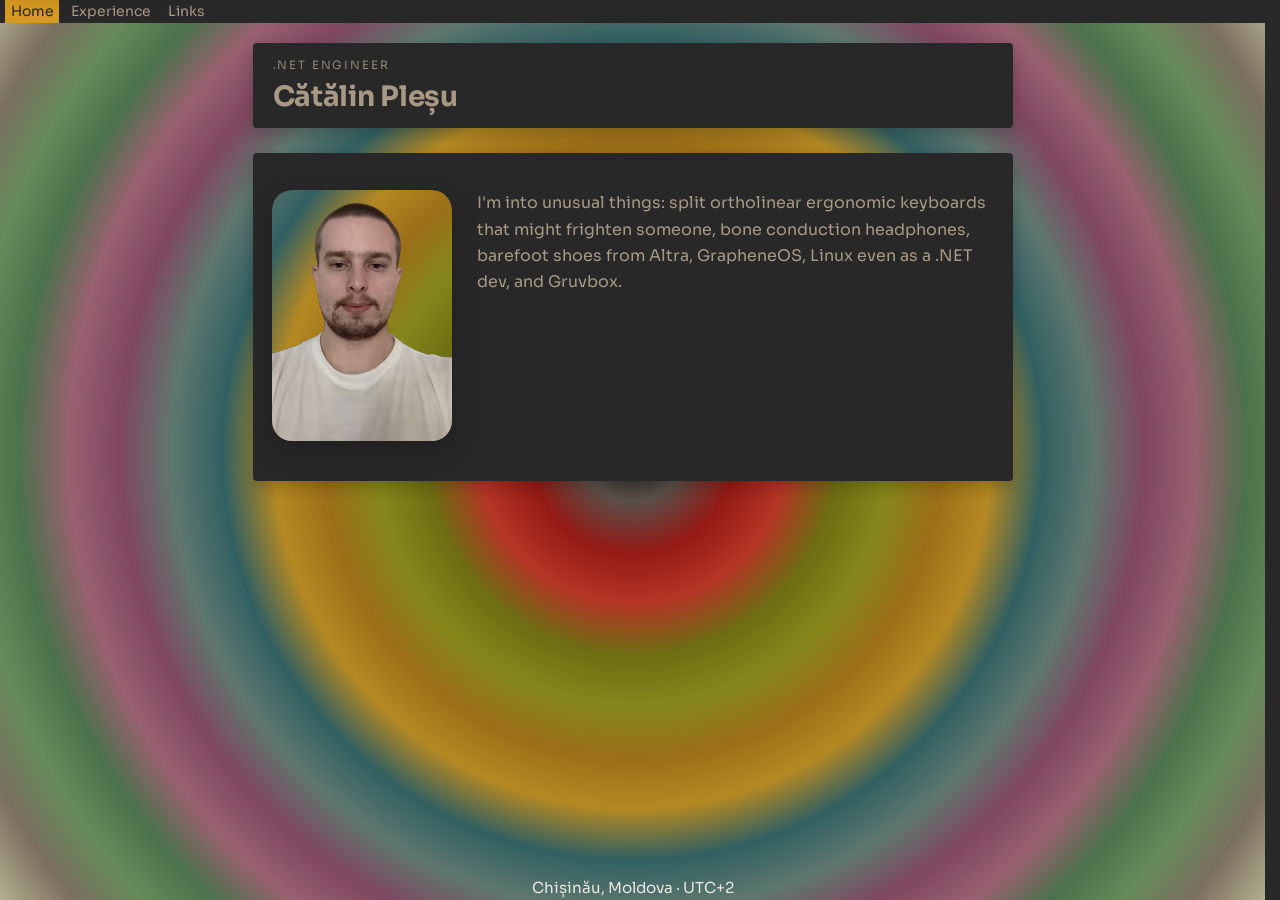
==== commit ca46698a: "simplify page" ====
--- a/index.html
+++ b/index.html
@@ -20,9 +20,6 @@
 				<ul>
 					<li><a href="index.html" aria-current="page">Home</a></li>
 					<li><a href="experience.html">Experience</a></li>
-					<li><a href="projects.html">Projects</a></li>
-					<li><a href="inventory.html">Inventory</a></li>
-					<li><a href="books.html">Books</a></li>
 					<li><a href="links.html">Links</a></li>
 				</ul>
 			</nav>
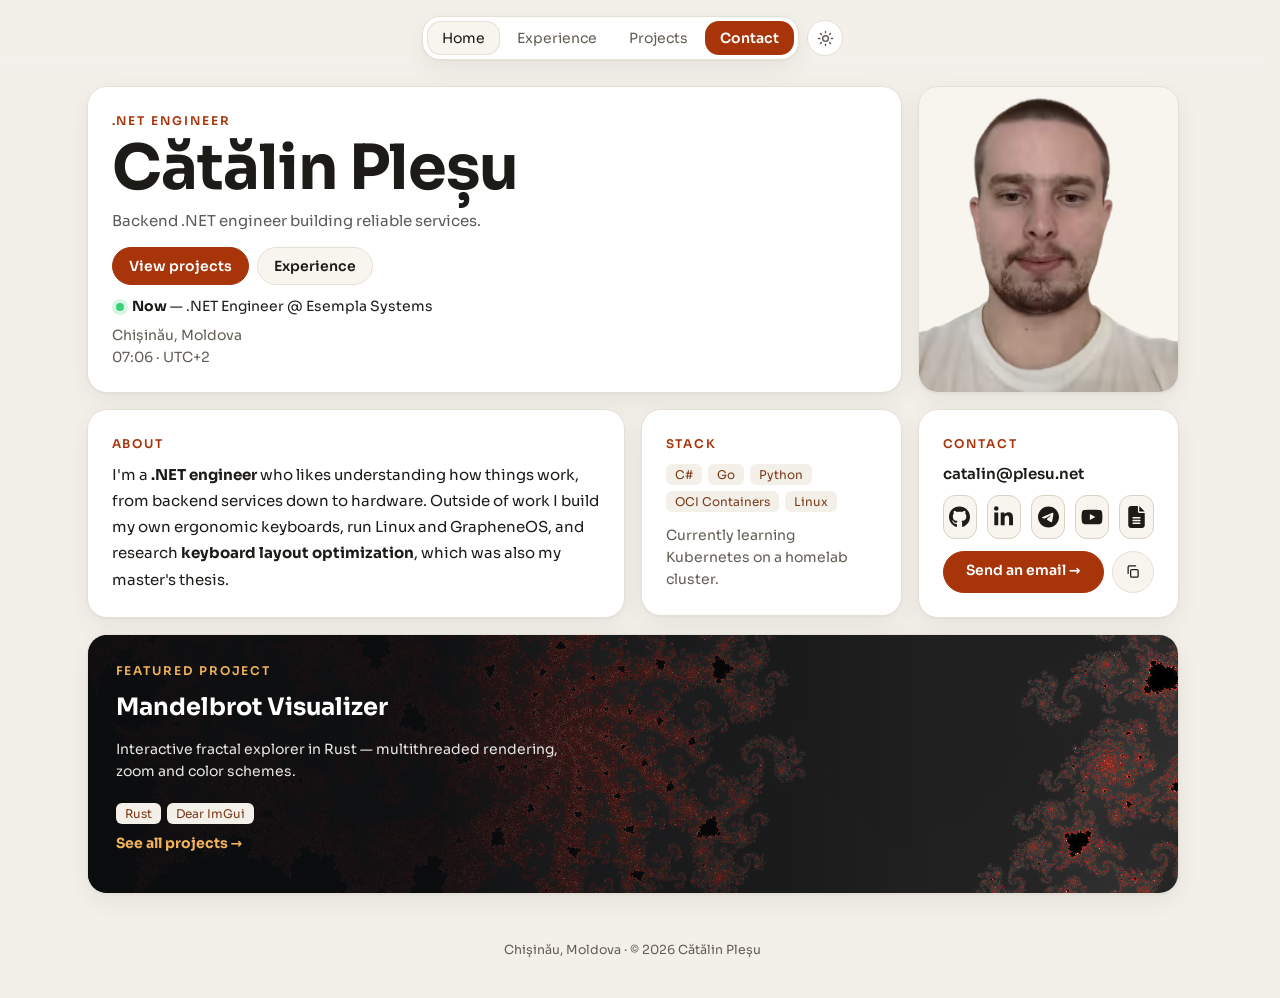
==== commit 9d07b06f: "Complete refactor of portfolio into single-file bento grid Rebuilt home, projects, experience and co" ====
--- a/index.html
+++ b/index.html
@@ -1,66 +1,462 @@
 <!DOCTYPE html>
-<html lang="en">
-	<head>
-		<meta charset="UTF-8">
-		<meta name="viewport" content="width=device-width, initial-scale=1.0">
-		<meta name="color-scheme" content="dark">
-		<title>Cătălin Pleșu</title>
-		<meta name="description" content="Cătălin Pleșu — .NET Engineer. Backend services in C# and ASP.NET Core.">
-		<link rel="icon" href="assets/favicon.ico">
-		<link rel="preload" href="assets/fonts/sora-latin.woff2" as="font" type="font/woff2" crossorigin>
-		<link rel="preload" href="assets/fonts/sora-latin-ext.woff2" as="font" type="font/woff2" crossorigin>
-		<link rel="stylesheet" href="style.css?v=20260324">
-	</head>
-	<body>
-		<aside id="bg" aria-hidden="true"></aside>
-		<a href="#content" data-skip-link>Skip to content</a>
-
-		<header>
-			<nav aria-label="Primary navigation" data-topnav>
-				<ul>
-					<li><a href="index.html" aria-current="page">Home</a></li>
-					<li><a href="experience.html">Experience</a></li>
-					<li><a href="links.html">Links</a></li>
-				</ul>
-			</nav>
-		</header>
-
-		<main id="content" data-page>
-			<header data-page-header>
-				<p data-eyebrow>.NET Engineer</p>
-				<h1>Cătălin Pleșu</h1>
-			</header>
-			<section aria-label="Content" data-stack>
-				<section data-card aria-label="Profile">
-					<figure data-profile>
-						<picture data-profile-photo>
-							<source srcset="assets/profile.avif" type="image/avif">
-							<source srcset="assets/profile.webp" type="image/webp">
-							<img src="assets/profile.png" alt="Portrait of Cătălin Pleșu" width="180" height="180" decoding="async" loading="eager" fetchpriority="high">
-						</picture>
-						<figcaption>
-							<p>
-								I'm into unusual things: split ortholinear ergonomic keyboards that might
-								frighten someone, bone conduction headphones, barefoot shoes from Altra,
-								GrapheneOS, Linux even as a .NET dev, and Gruvbox.
-							</p>
-						</figcaption>
-					</figure>
-				</section>
-			</section>
-		</main>
-
-		<footer data-site-footer>
-			<address aria-label="Location">Chișinău, Moldova · UTC+2</address>
-			<nav aria-label="Secondary navigation" data-footer-nav>
-				<ul>
-					<li><a href="inventory.html">Inventory</a></li>
-					<li><a href="books.html">Books</a></li>
-					<li><a href="projects_galleryes.html">Gallery</a></li>
-				</ul>
-			</nav>
-		</footer>
-		<script data-goatcounter="https://gc.plesu.net/count" async src="https://gc.plesu.net/count.js"></script>
-		<script src="page-nav.js" data-page="index.html" defer></script>
-	</body>
+<html lang="en" data-theme="dark">
+<head>
+<meta charset="UTF-8">
+<meta name="viewport" content="width=device-width, initial-scale=1">
+<meta name="color-scheme" content="dark light">
+<title>Cătălin Pleșu</title>
+<meta name="description" content="Cătălin Pleșu — .NET Engineer. Backend services in C# and ASP.NET Core.">
+<link rel="icon" href="assets/favicon.ico">
+<link rel="preload" href="assets/fonts/sora-latin.woff2" as="font" type="font/woff2" crossorigin>
+<link rel="preload" href="assets/fonts/sora-latin-ext.woff2" as="font" type="font/woff2" crossorigin>
+<style>
+@font-face{font-family:"Sora";font-weight:100 800;font-display:swap;src:url("assets/fonts/sora-latin-ext.woff2") format("woff2");unicode-range:U+0100-02BA,U+1E00-1E9F,U+A720-A7FF}
+@font-face{font-family:"Sora";font-weight:100 800;font-display:swap;src:url("assets/fonts/sora-latin.woff2") format("woff2");unicode-range:U+0000-00FF,U+0131,U+2000-206F,U+20AC}
+
+*{box-sizing:border-box;margin:0;padding:0}
+html{scrollbar-gutter:stable;scroll-behavior:smooth}
+html[data-theme="dark"]{--bg:#141517;--tile:#1d1f22;--tile2:#25282c;--line:#2a2d31;--tx:#ecebe8;--mu:#a6a5a0;--ac:#f0b35a;--ac-tx:#17140d;--chip:#2a2d31;--chip-tx:#ecebe8;--tint:#f0b35a18;--sh:none;--ov:#0009;color-scheme:dark}
+html[data-theme="light"]{--bg:#f3f0ea;--tile:#ffffff;--tile2:#f8f5ef;--line:#e5e0d6;--tx:#1d1b18;--mu:#625d54;--ac:#a8350a;--ac-tx:#ffffff;--chip:#f3f0ea;--chip-tx:#7a3a1a;--tint:#a8350a10;--sh:0 1px 2px #0000000a,0 8px 24px #3a2e1a12;--ov:#1d1b18cc;color-scheme:light}
+body{font-family:Sora,system-ui,sans-serif;background:var(--bg);color:var(--tx);min-height:100vh}
+#app{min-height:100vh;display:flex;flex-direction:column}
+#app .grid{flex:1 0 auto;width:100%;align-content:start}
+a{color:inherit;text-decoration:none}
+a.t.acc,a.btn.p{color:var(--ac-tx)}
+.proj .links a{color:var(--ac)}
+ul{list-style:none}
+img{display:block}
+:focus-visible{outline:2px solid var(--ac);outline-offset:2px}
+a.t.acc:focus-visible{outline-color:var(--ac-tx)}
+
+/* ---------- nav ---------- */
+.nav{position:sticky;top:0;z-index:20;display:flex;justify-content:center;align-items:center;gap:8px;padding:16px 12px 12px;background:linear-gradient(var(--bg) 78%,transparent)}
+.nav .nic{width:36px;height:36px;flex:none;border-radius:18px;border:1px solid var(--line);background:var(--tile);color:var(--mu);cursor:pointer;display:flex;align-items:center;justify-content:center;padding:0;align-self:center}
+.nav .nic:hover{color:var(--ac);border-color:var(--ac)}
+.nav .nic svg{width:17px;height:17px;flex:none}
+.nav .nic .sun{display:none}
+html[data-theme="light"] .nav .nic .sun{display:block}
+html[data-theme="light"] .nav .nic .moon{display:none}
+.nav ul{display:flex;gap:2px;padding:4px;border-radius:18px;background:var(--tile);border:1px solid var(--line);box-shadow:var(--sh);max-width:100%;overflow-x:auto;scrollbar-width:none}
+.nav button{font:inherit;font-size:14px;color:var(--mu);background:none;border:0;padding:8px 15px;border-radius:14px;cursor:pointer;white-space:nowrap}
+.nav button:hover{color:var(--tx)}
+.nav button[aria-current="page"]{background:var(--tile2);color:var(--tx);box-shadow:inset 0 0 0 1px var(--line)}
+.nav ul button.cta{background:var(--ac);color:var(--ac-tx);font-weight:600}
+.nav ul button.cta:hover{color:var(--ac-tx)}
+.nav ul button.cta[aria-current="page"]{background:var(--ac);box-shadow:none;outline:none;filter:brightness(.88)}
+.hero{background:var(--tile2)}
+.hero h1{margin:6px 0 8px}
+.hero .btns{margin-top:14px}
+.hero .nowline{margin-top:10px;font-size:14px}
+.hero .nowline .mu{font-size:14px}
+
+/* ---------- grid ---------- */
+.grid{max-width:1140px;margin:0 auto;padding:14px 24px 32px;display:grid;grid-template-columns:repeat(4,1fr);grid-auto-rows:auto;gap:16px;grid-auto-flow:dense}
+.w2{grid-column:span 2}.w3{grid-column:span 3}.w4{grid-column:span 4}
+.h2{grid-row:span 2}.h3{grid-row:span 3}
+.t{background:var(--tile);border:1px solid var(--line);border-radius:20px;box-shadow:var(--sh);padding:24px;position:relative;overflow:hidden;display:flex;flex-direction:column;animation:rise .45s both;animation-delay:calc(var(--n,0)*45ms)}
+@keyframes rise{from{opacity:0;transform:translateY(10px)}}
+@media (prefers-reduced-motion:reduce){.t{animation:none}}
+.t.end{justify-content:flex-end}
+.t.mid{justify-content:center}
+.t.tint{background:var(--tint)}
+.t.acc{background:var(--ac);color:var(--ac-tx);border-color:var(--ac)}
+button.t{font:inherit;color:inherit;text-align:left;align-items:flex-start}
+a.t,button.t{cursor:pointer;transition:transform .18s,border-color .18s}
+a.t:hover,button.t:hover{transform:translateY(-3px);border-color:var(--ac)}
+a.t.acc:hover{border-color:var(--tx)}
+
+.eyebrow{color:var(--ac);font-size:12px;letter-spacing:.16em;text-transform:uppercase;font-weight:600}
+.t.acc .eyebrow{color:inherit;opacity:.9}
+.mu{color:var(--mu)}
+h1{font-size:clamp(44px,6vw,62px);margin:8px 0 10px;line-height:1.05;letter-spacing:-.015em}
+h2{font-size:22px;line-height:1.2;margin:4px 0 6px}
+h3{font-size:17px;line-height:1.25;margin:4px 0 6px}
+p{line-height:1.6;font-size:14px}
+.lead{color:var(--tx);opacity:.72;font-size:15px}
+.chips{display:flex;flex-wrap:wrap;gap:6px;margin-top:10px}
+.tags .chips{margin-top:0}
+.chips span{font-size:12px;background:var(--chip);color:var(--chip-tx);border-radius:6px;padding:3px 9px}
+.btns{display:flex;gap:8px;margin-top:16px;flex-wrap:wrap}
+.btn{display:inline-block;font-size:14px;font-weight:600;padding:9px 16px;border-radius:99px;border:1px solid var(--line);background:var(--tile2)}
+.btn:hover{border-color:var(--ac)}
+.btn.p{background:var(--ac);color:var(--ac-tx);border-color:var(--ac)}
+.big{font-size:26px;font-weight:700;line-height:1.1}
+.small{font-size:14px}
+
+/* photo / image tiles - picture fills tile, no distortion */
+.t.img{padding:0;min-height:280px}
+.t.img>img,.t.img>picture{position:absolute;inset:0;width:100%;height:100%}
+.t.img picture img{width:100%;height:100%;object-fit:cover;object-position:center top;transform:scale(1.1);transform-origin:50% 30%}
+.t.img>img{object-fit:cover;object-position:center top}
+.t.img .cap{position:absolute;left:0;right:0;bottom:0;padding:34px 18px 16px;background:linear-gradient(transparent,var(--ov));color:#fff;font-size:14px;font-weight:600}
+.t.img .cap small{display:block;font-weight:400;opacity:.8;font-size:12px}
+
+/* icons */
+.ico{display:inline-block;width:22px;height:22px;background:currentColor;-webkit-mask:var(--i) center/contain no-repeat;mask:var(--i) center/contain no-repeat;flex:none}
+.socials{display:flex;gap:10px;flex-wrap:wrap;margin-top:12px}
+.socials a{min-width:46px;height:52px;flex:1 1 0;border-radius:14px;display:grid;place-items:center;background:var(--tile2);border:1px solid var(--line);transition:.18s}
+.socials a:hover{background:var(--ac);color:var(--ac-tx);border-color:var(--ac);transform:translateY(-2px)}
+.socials.sm{flex-wrap:nowrap}
+.socials.sm a{min-width:0}
+.linkrow{flex-direction:row;align-items:center;gap:16px}
+.linkrow .ico{width:30px;height:30px;color:var(--tx)}
+.go{font-size:.85em;margin-left:6px;color:var(--ac);font-weight:700}
+.linkrow b{display:block;font-size:17px}
+.linkrow span.mu{font-size:14px}
+
+/* home projects strip: 3 cards, image on top, text below */
+.psec .p3{display:grid;grid-template-columns:repeat(3,1fr);gap:14px;margin-top:14px}
+.mini{padding:0;overflow:hidden}
+.mini img{width:calc(100% - 24px);aspect-ratio:16/10;object-fit:cover;background:var(--tile2);margin:12px 12px 0;border-radius:14px;border:1px solid var(--line)}
+.mini .mb{padding:14px 16px 16px;display:flex;flex-direction:column;gap:6px;flex:1}
+.mini .mb p{color:var(--mu);font-size:14px;line-height:1.55}
+.mini .mb .more{margin-top:auto;padding-top:8px;font-size:14px;font-weight:700;color:var(--ac)}
+.clock{font-size:14px}
+/* email tile: whole tile = mailto, small corner button = copy */
+.mail{cursor:pointer;transition:transform .18s,border-color .18s;flex-direction:row;align-items:center;gap:16px;flex-wrap:wrap}
+.mail:hover{transform:translateY(-3px);border-color:var(--tx)}
+.mail .stretch{position:absolute;inset:0;z-index:0}
+.mail .mcol{min-width:0;position:relative;z-index:1}
+.mail .mcol .big{font-size:21px;word-break:break-all}
+.mail .mact{margin-left:auto;display:flex;align-items:center;gap:12px;position:relative;z-index:1}
+.mail .btn{background:var(--ac-tx);color:var(--ac);border-color:var(--ac-tx)}
+.mail .copy{flex:none;z-index:2;width:42px;height:42px;border-radius:50%;border:1px solid currentColor;background:transparent;color:inherit;opacity:.75;cursor:pointer;display:grid;place-items:center;transition:.18s}
+.mail .copy:hover,.mail .copy:focus-visible{opacity:1;background:var(--ac-tx);color:var(--ac);border-color:var(--ac-tx)}
+
+/* home tiles size to content, no stretched dead space (photo still fills its row) */
+.pg-home{align-items:start}
+.pg-home .ph{align-self:stretch}
+/* home contact tile: dark, one orange action */
+.cmail{display:block;font-size:15px;font-weight:600;word-break:break-all;margin-top:10px}
+.cmail:hover{color:var(--ac)}
+.socials.sm a{height:44px;border-radius:12px}
+html[data-theme="light"] .socials a{border-color:#d8d2c4}
+html[data-theme="light"] .t.img{background:var(--tile2)}
+.cbtns{display:flex;gap:8px;margin-top:12px}
+.cbtns .btn.p{flex:1;text-align:center}
+.copybtn{flex:none;width:42px;height:42px;border-radius:50%;border:1px solid var(--line);background:var(--tile2);color:var(--tx);cursor:pointer;display:grid;place-items:center;transition:.18s}
+.copybtn:hover{border-color:var(--ac);color:var(--ac)}
+
+/* projects */
+.pg-projects{grid-template-columns:repeat(6,1fr);grid-auto-rows:auto;grid-auto-flow:row}
+.pg-projects .w2{grid-column:span 4}
+.pg-projects .proj{grid-column:span 2}
+.pg-projects .proj.wide{grid-column:span 3}
+.pg-projects .gh{grid-column:span 2}
+.filters{grid-column:span 6;display:flex;gap:8px;flex-wrap:wrap;align-items:center}
+.pdiv{grid-column:1/-1;color:var(--mu);font-size:12px;font-weight:700;letter-spacing:.14em;text-transform:uppercase;padding:12px 4px 0}
+.stack .loc{margin-top:auto;padding-top:12px;color:var(--mu);font-size:14px}
+/* featured home tile: image right, text on dark gradient left */
+.feat{padding:0;min-height:260px}
+.feat img{position:absolute;inset:0;width:100%;height:100%;object-fit:cover}
+.feat::after{content:"";position:absolute;inset:0;background:linear-gradient(90deg,rgba(12,13,15,.96) 0%,rgba(12,13,15,.92) 32%,rgba(12,13,15,.55) 55%,rgba(12,13,15,.05) 78%)}
+.feat .fbody{position:relative;z-index:1;max-width:46%;display:flex;flex-direction:column;justify-content:center;gap:10px;padding:28px}
+.feat .fbody .eyebrow{color:#f0b35a}
+.feat .fbody h3{font-size:24px;color:#fff}
+.feat .fbody p{font-size:14px;line-height:1.6;color:#e8e6e2}
+.feat .fbody .more{font-size:14px;font-weight:700;color:#f0b35a}
+.pdiv[hidden]{display:none}
+.filters button{font:inherit;font-size:14px;font-weight:600;color:var(--mu);background:var(--tile);border:1px solid var(--line);border-radius:99px;padding:8px 16px;cursor:pointer}
+.filters button[aria-pressed="true"]{background:var(--ac);border-color:var(--ac);color:var(--ac-tx)}
+.proj{padding:0}
+.proj[hidden]{display:none}
+.proj .cover{flex:0 0 auto;aspect-ratio:16/10;position:relative;overflow:hidden;background:var(--tile2);cursor:zoom-in;margin:12px 12px 0;border-radius:14px;border:1px solid var(--line)}
+.proj .cover img{width:100%;height:100%;object-fit:cover;transition:transform .4s}
+.pg-projects .proj.wide .cover{aspect-ratio:2/1}
+.proj:hover .cover img{transform:scale(1.04)}
+.proj .cover .badge{position:absolute;left:12px;bottom:12px;font-size:11.5px;font-weight:600;color:#fff;background:#000a;backdrop-filter:blur(6px);border-radius:99px;padding:4px 10px}
+.proj .body{padding:18px 20px 18px;display:flex;flex-direction:column;flex:1}
+.proj .body p{color:var(--mu);font-size:14px;line-height:1.55}
+.proj .links{margin-top:auto;padding-top:12px;display:flex;gap:14px;font-size:14px;font-weight:600}
+.proj .links a{color:var(--ac)}
+.proj .links a:hover{text-decoration:underline}
+.proj.compact .body{padding:20px}
+.status{align-self:flex-start;font-size:11px;font-weight:700;letter-spacing:.08em;text-transform:uppercase;background:var(--tile2);border:1px solid var(--line);color:var(--mu);border-radius:99px;padding:3px 10px}
+.proj .topline{display:flex;align-items:center;gap:8px;flex-wrap:wrap;min-height:22px}
+.tag{font-size:11px;font-weight:600;letter-spacing:.08em;text-transform:uppercase;color:var(--ac)}
+
+/* experience timeline: dates left, details right */
+.tl{position:relative}
+.tl-item{display:grid;grid-template-columns:190px 1fr;gap:18px}
+.tl-item + .tl-item{margin-top:4px;padding-top:18px;border-top:1px dashed var(--line)}
+.tl-item .when{color:var(--ac);font-size:14px;font-weight:600;line-height:1.7;white-space:nowrap}
+.tl-item h3{margin-top:0}
+.role .co{font-weight:600;font-size:15px}
+.slim{flex-direction:row;align-items:center;gap:16px;padding-top:14px;padding-bottom:14px}
+.slim .btn{margin-left:auto;flex:none}
+.linkrow span.mu{font-size:14px}
+/* contact rows */
+.t.row{flex-direction:row;align-items:center;gap:14px;padding-top:14px;padding-bottom:14px}
+.t.row .ico{width:24px;height:24px}
+.t.row b{font-size:16px}
+/* contact page: 6-col grid, professional row (2+2+2) then social row (3+3) */
+.pg-contact{grid-template-columns:repeat(6,minmax(0,1fr))}
+.pg-contact .w4{grid-column:span 6}
+.pg-contact .c2{grid-column:span 2}
+.pg-contact .c3{grid-column:span 3}
+.badge2{align-self:flex-start;font-size:11px;font-weight:700;letter-spacing:.1em;text-transform:uppercase;background:var(--ac);color:var(--ac-tx);border-radius:99px;padding:3px 10px;margin-bottom:8px}
+.dot{display:inline-block;width:8px;height:8px;border-radius:50%;background:#3ecf7a;margin-left:4px;margin-right:8px;box-shadow:0 0 0 4px #3ecf7a33}
+
+/* books/setup lists */
+.li li{font-size:13.5px;color:var(--mu);line-height:1.5;padding:5px 0;border-bottom:1px dashed var(--line)}
+.li li:last-child{border:0}
+.li li b{color:var(--tx);font-weight:600}
+
+footer{max-width:1000px;margin:auto auto 0;padding:16px 20px 40px;text-align:center;font-size:12.5px;color:var(--mu);width:100%}
+
+/* lightbox */
+#lb{position:fixed;inset:0;z-index:50;background:#000d;display:none;overflow:auto;padding:30px 16px;cursor:zoom-out}
+#lb.on{display:block}
+#lb .in{max-width:880px;margin:0 auto;display:grid;gap:12px}
+#lb h3{color:#fff;text-align:center;margin-bottom:6px}
+#lb img{width:100%;border-radius:14px}
+#lb .x{position:fixed;top:18px;right:22px;color:#fff;font-size:28px;line-height:1}
+
+/* ---------- mobile ---------- */
+@media (max-width:1020px){
+  .grid{grid-template-columns:repeat(2,1fr);grid-auto-rows:auto;gap:10px;padding:8px 12px 24px}
+  .w2,.w3,.w4{grid-column:span 2}
+  .pg-projects{grid-template-columns:repeat(2,1fr)}
+  .pg-projects .w2,.pg-projects .proj,.pg-projects .gh,.filters{grid-column:span 2}
+  .pg-projects .proj{grid-column:span 1}
+  .pg-projects .proj.wide{grid-column:span 1}
+  .pg-home .contact-t{grid-column:span 2}
+  .t{padding:18px;border-radius:18px}
+  .h3{grid-row:span 2}
+  .proj{grid-row:auto!important}
+  .nav button{padding:8px 11px;font-size:13px}
+  .ph{grid-column:span 1;min-height:0;aspect-ratio:4/5}
+  /* capped centered 4:5 photo: full-width tile, face crop preserved */
+  .pg-home .ph{height:340px;aspect-ratio:auto}
+  .pg-home .ph picture{width:272px;left:50%;right:auto;transform:translateX(-50%)}
+  .pg-home .ph picture img{transform:none}
+  .feat .fbody{max-width:62%}
+  .feat{min-height:220px}
+  .grid>*{order:0}
+  .grid>:first-child{order:0}
+  .ph{order:0}
+  /* tablet home: hero+photo and about+stack pairs, stack top-aligned like the rest */
+  .pg-home .hero{grid-column:span 1;align-self:stretch;justify-content:center}
+  .pg-home .about{grid-column:span 1}
+  .pg-home .stack{align-self:stretch}
+  /* tablet projects: unpaired last cards span both columns */
+  .pg-projects .proj.tabfull{grid-column:span 2}
+  /* tablet contact keeps the desktop 6-col rhythm (must come after .grid override) */
+  .pg-contact{grid-template-columns:repeat(6,minmax(0,1fr))}
+}
+@media (max-width:600px){
+  .grid{grid-template-columns:1fr}
+  .w2,.w3,.w4,.ph,.pg-projects .proj,.pg-projects .proj.wide,.pg-home .contact-t{grid-column:span 1}
+  .pg-projects{grid-template-columns:1fr}
+  .pg-projects .w2,.pg-projects .proj,.pg-projects .gh,.filters{grid-column:span 1}
+  .pg-projects .proj.tabfull{grid-column:span 1}
+  .h2,.h3{grid-row:span 1}
+  .nav{top:0;padding-top:12px}
+  .ph{min-height:0;aspect-ratio:4/5;max-height:none}
+  .pg-home .ph{height:320px;aspect-ratio:auto}
+  .pg-home .ph picture{width:256px;left:50%;right:auto;transform:translateX(-50%)}
+  .t.img picture img{object-position:center top;transform:none}
+  .psec .p3{grid-template-columns:1fr}
+  .feat{min-height:280px}
+  .feat .fbody{max-width:100%}
+  .feat::after{background:linear-gradient(180deg,rgba(12,13,15,.9) 0%,rgba(12,13,15,.6) 45%,rgba(12,13,15,.2) 100%)}
+  .tl-item{grid-template-columns:1fr;gap:6px}
+  /* home reading order: hero, photo, about, stack, contact, featured */
+  .pg-home .hero{order:0}.pg-home .ph{order:1}.pg-home .about{order:2}.pg-home .stack{order:3}.pg-home .contact-t{order:4}.pg-home .feat{order:5}
+  /* email tile stacks: address on its own line, buttons below */
+  .mail{flex-direction:column;align-items:stretch;gap:12px}
+  .mail .mact{margin-left:0}
+  /* shorter covers + clamped descriptions on small screens */
+  .proj .cover{aspect-ratio:16/9}
+  .pg-projects .proj.wide .cover{aspect-ratio:16/9}
+  .proj .body p{display:-webkit-box;-webkit-line-clamp:3;-webkit-box-orient:vertical;overflow:hidden}
+  /* filters scroll sideways instead of wrapping */
+  .filters{flex-wrap:nowrap;overflow-x:auto;scrollbar-width:none;-webkit-mask-image:linear-gradient(90deg,#000 94%,transparent);mask-image:linear-gradient(90deg,#000 94%,transparent)}
+  .filters::-webkit-scrollbar{display:none}
+  .filters button{flex:none}
+  /* contact links: full-width title/mail/LinkedIn, then a 2x2 grid */
+  .pg-contact{grid-template-columns:repeat(2,1fr)}
+  .pg-contact .w4,.pg-contact .cli{grid-column:span 2}
+  .pg-contact .c2,.pg-contact .c3{grid-column:span 1}
+}
+</style>
+</head>
+<body>
+<div id="app"></div>
+
+<script>
+const A = "assets/";
+const ICON = (n, extra = "") => `style="--i:url(${A}icons/${n}.svg);${extra}"`;
+const photo = `<picture><source srcset="${A}profile.avif" type="image/avif"><source srcset="${A}profile.webp" type="image/webp"><img src="${A}profile.png" alt="Portrait of Cătălin Pleșu" width="337" height="470" fetchpriority="high"></picture>`;
+const EMAIL = "catalin@plesu.net";
+const RESUME = "https://assets.plesu.net/resume.pdf";
+const chips = a => `<div class="chips">${a.map(s=>`<span>${s}</span>`).join("")}</div>`;
+let n = 0;
+const T = (cls, inner, tag = "div", attrs = "") => `<${tag} class="t ${cls}" style="--n:${n++}" ${attrs}>${inner}</${tag}>`;
+const go = p => `data-go="${p}"`;
+
+
+const PROJ_IMG = {
+  mandelbrot: "fractal_1773779249.jpg",
+  scraper: "job-openings.jpg",
+  cpu: "cpu.png",
+};
+const mini = (title, desc, img) => `<a class="t mini" href="#" ${go("projects")} aria-label="${title} — see all projects"><img src="${A}projects/${img}" alt="" loading="eager"><span class="mb"><h3>${title}</h3><p>${desc}</p><span class="more">View project →</span></span></a>`;
+
+const COPY_SVG = `<svg width="15" height="15" viewBox="0 0 24 24" fill="none" stroke="currentColor" stroke-width="2" stroke-linecap="round" stroke-linejoin="round" aria-hidden="true"><rect x="9" y="9" width="12" height="12" rx="2"/><path d="M5 15V5a2 2 0 0 1 2-2h10"/></svg>`;
+const MOON_SVG = `<svg class="moon" viewBox="0 0 24 24" fill="none" stroke="currentColor" stroke-width="2" stroke-linecap="round" stroke-linejoin="round" aria-hidden="true"><path d="M21 12.8A9 9 0 1 1 11.2 3a7 7 0 0 0 9.8 9.8z"/></svg>`;
+const SUN_SVG = `<svg class="sun" viewBox="0 0 24 24" fill="none" stroke="currentColor" stroke-width="2" stroke-linecap="round" stroke-linejoin="round" aria-hidden="true"><circle cx="12" cy="12" r="4"/><path d="M12 2v2M12 20v2M4.9 4.9l1.4 1.4M17.7 17.7l1.4 1.4M2 12h2M20 12h2M4.9 19.1l1.4-1.4M17.7 6.3l1.4-1.4"/></svg>`;
+const mail = (eb, cls = "w4") => T(`${cls} acc mail`, `<a class="stretch" href="mailto:${EMAIL}" aria-label="Send an email to ${EMAIL}"></a><div class="mcol"><p class="eyebrow">${eb}</p><p class="big">${EMAIL}</p></div><div class="mact"><span class="btn">Send an email →</span><button class="copy" data-copy="${EMAIL}" aria-label="Copy email address" title="Copy email address">${COPY_SVG}</button></div>`, "div");
+
+/* ---------------- pages ---------------- */
+/* "featured" = one full-width Mandelbrot tile · "strip" = three small cards */
+const HOME_PROJECTS = "featured";
+const PAGES = {
+home: () => [
+  T("w3 hero", `<p class="eyebrow">.NET Engineer</p><h1>Cătălin Pleșu</h1>
+    <p class="lead">Backend .NET engineer building reliable services.</p>
+    <div class="btns"><a class="btn p" href="#" ${go("projects")}>View projects</a><a class="btn" href="#" ${go("experience")}>Experience</a></div>
+    <p class="nowline"><span class="dot"></span><strong>Now</strong> — .NET Engineer @ Esempla Systems</p>
+    <p class="mu" style="margin-top:6px;font-size:14px"><span class="clock"></span></p>`),
+  T("img ph", `${photo}`),
+  T("w2 about", `<p class="eyebrow">About</p><p style="font-size:15px;line-height:1.75;margin-top:8px">I'm a <strong>.NET engineer</strong> who likes understanding how things work, from backend services down to hardware. Outside of work I build my own ergonomic keyboards, run Linux and GrapheneOS, and research <strong>keyboard layout optimization</strong>, which was also my master's thesis.</p>`),
+  T("stack", `<p class="eyebrow">Stack</p>${chips(["C#","Go","Python","OCI Containers","Linux"])}<p class="mu" style="font-size:14px;margin-top:12px">Currently learning Kubernetes on a homelab cluster.</p>`, "div", `aria-label="Tech stack"`),
+  T("contact-t", `<p class="eyebrow">Contact</p>
+    <a class="cmail" href="mailto:${EMAIL}">${EMAIL}</a>
+    <div class="socials sm">
+      <a href="https://github.com/CatalinPlesu" aria-label="GitHub"><i class="ico" ${ICON("github")}></i></a>
+      <a href="https://www.linkedin.com/in/catalin-plesu/" aria-label="LinkedIn"><i class="ico" ${ICON("linkedin-in")}></i></a>
+      <a href="https://t.me/catalinplesu" aria-label="Telegram"><i class="ico" ${ICON("telegram")}></i></a>
+      <a href="https://www.youtube.com/channel/UC752pTuCebS37pCYwYPirow" aria-label="YouTube"><i class="ico" ${ICON("youtube")}></i></a>
+      <a href="${RESUME}" aria-label="Resume PDF"><i class="ico" ${ICON("file-lines")}></i></a></div>
+    <div class="cbtns"><a class="btn p" href="mailto:${EMAIL}">Send an email →</a><button class="copybtn" data-copy="${EMAIL}" aria-label="Copy email address" title="Copy email address">${COPY_SVG}</button></div>`, "div"),
+  (HOME_PROJECTS === "strip"
+  ? T("w4 psec", `<p class="eyebrow">Selected projects</p><div class="p3">
+    ${mini("Mandelbrot Visualizer","Interactive fractal explorer in Rust — multithreaded rendering, zoom and color schemes.",PROJ_IMG.mandelbrot)}
+    ${mini("Moldova Job Market Scraper","ETL pipeline tracking hiring trends, stack frequency and salary ranges.",PROJ_IMG.scraper)}
+    ${mini("8-bit CPU","A working 8-bit CPU built from logic gates plus a Python assembler.",PROJ_IMG.cpu)}
+    </div>`, "section")
+  : `<a class="t w4 feat" style="--n:5" href="#" ${go("projects")} aria-label="Featured project: Mandelbrot Visualizer — open the Projects page"><img src="${A}projects/fractal_1773779249.jpg" alt="" loading="eager"><span class="fbody"><span class="eyebrow">Featured project</span><h3>Mandelbrot Visualizer</h3><p>Interactive fractal explorer in Rust — multithreaded rendering, zoom and color schemes.</p>${chips(["Rust","Dear ImGui"])}<span class="more">See all projects →</span></span></a>`),
+].join(""),
+
+experience: () => [
+  T("w4", `<p class="eyebrow">Experience</p><h1>Work &amp; education</h1><p class="mu">Backend, embedded, and a master's degree on the side.</p>`),
+  T("w4 tl", `
+    <div class="tl-item"><div class="when">May 2026 — Present</div><div><h3>.NET Engineer — Esempla Systems</h3><p class="mu small">Chișinău, Moldova</p><p style="margin-top:8px">GovTech and digital public services.</p>${chips(["C#",".NET"])}</div></div>
+    <div class="tl-item"><div class="when">Nov 2025 — May 2026</div><div><h3>.NET Backend Engineer — Jivy Group</h3><!-- TODO(owner): add 2–3 achievements --><p class="mu">AI assistant platform.</p>${chips(["C#",".NET"])}</div></div>
+    <div class="tl-item"><div class="when">Mar 2023 — Mar 2024</div><div><h3>Embedded Software Engineer — AROBS Software</h3><!-- TODO(owner): add 2–3 achievements --><p class="mu">Automotive safety software (ISO 26262).</p>${chips(["Embedded C","ISO 26262"])}</div></div>`),
+  T("w4", `<p class="eyebrow">Education</p><h3 style="margin-top:8px">Master's Degree in Information Technology</h3><p style="font-weight:600">Technical University of Moldova</p><p class="mu small">2024 – 2026 · Chișinău, Moldova</p>`),
+  T("w4 slim linkrow", `<i class="ico" ${ICON("file-lines")}></i><div><b>Full résumé <span class="go">↗</span></b></div><span class="btn">Download PDF</span>`, "a", `href="${RESUME}"`),
+].join(""),
+
+projects: () => {
+  const P = (title, tag, desc, tech, links, imgs, cat, status = "", wide = false, tab = false) => {
+    const cover = imgs.length ? `<div class="cover" data-gallery="${encodeURIComponent(JSON.stringify({title,imgs}))}"><img src="${A}projects/${imgs[0]}" alt="${title}" loading="eager"><span class="badge">▦ ${imgs.length}</span></div>` : ``;
+    return T(`proj${imgs.length ? "" : " compact"}${wide ? " wide" : ""}${tab ? " tabfull" : ""}`, `${cover}<div class="body"><span class="topline">${status ? `<span class="status">${status}</span>` : ``}<span class="tag">${tag}</span></span><h3>${title}</h3><p>${desc}</p>${chips(tech)}<div class="links">${links.map(([l,u])=>`<a href="${u}" target="_blank" rel="noopener">${l} ↗</a>`).join("")}</div></div>`, "article", `data-cat="${cat}"`);
+  };
+  const gh = "https://github.com/CatalinPlesu";
+  const filters = [["all","All"],["software","Software"],["hardware","Hardware"],["data","Data"],["thesis","Thesis"]];
+  return [
+  T("w2", `<p class="eyebrow">Selected work</p><h1>Projects</h1><p class="mu">Software, hardware and theses.</p>`),
+  T("w2 gh linkrow", `<i class="ico" ${ICON("github")}></i><div><b>All source on GitHub <span class="go">↗</span></b><span style="opacity:.92;font-size:14px">github.com/CatalinPlesu</span></div>`, "a", `href="${gh}"`),
+  `<div class="filters" role="group" aria-label="Filter projects">${filters.map(([v,l],i)=>`<button data-filter="${v}" aria-pressed="${i===0}"> ${l}</button>`).join("")}</div>`,
+  P("Mandelbrot Visualizer","Rust · graphics","Interactive fractal explorer with a Dear ImGui panel. Multithreaded CPU rendering, zoom, color schemes and near-Julia sets.",["Rust","Dear ImGui"],[["Demo","https://www.youtube.com/watch?v=Usu4ykRMAC8"],["Source",gh+"/mandelbrot"]],["fractal_1773779249.jpg","fractal_1773567169.jpg","fractal_1773567034.jpg","fractal_1773565254.jpg","fractal_1773565108.jpg"],"software"),
+  P("Moldova Job Market Scraper","Data","ETL pipeline over Moldovan job boards tracking hiring trends, stack frequency and salary ranges.",["Python","Pandas","systemd"],[["GitHub",gh]],["job-openings.jpg","job-specializations.jpg","job-responsabilities.jpg"],"data","In progress"),
+  P("8-bit CPU","Hardware · Logisim","A working 8-bit CPU built from logic gates (ALU, registers, control unit, memory bus) plus a Python assembler for its custom ISA.",["Logisim","Python"],[["GitHub",gh]],["cpu.png","alu.png"],"hardware"),
+  P("Keyboard Builds","Hardware","A DIY Dactyl Manuform (tented, hand-wired, QMK), two Ferris Sweeps, and the Franken Pad macropad I use every day.",["QMK","Hand-wired","3D printed"],[["Franken Pad source",gh+"/franken_pad"]],["dactyl-manuform.jpg","ferris-sweep.jpg"],"hardware","",true),
+  P("Canti IoT","Bachelor's thesis","Open-hardware environmental monitor: an ESP32-C3 device with a BME680 and extra sensors, plus a Flutter companion app with alerts.",["ESP32","C++","Flutter"],[["App",gh+"/Canti-Hub"],["Device",gh+"/Canti-1"]],["canti-1.png","canti-hub.png"],"hardware thesis","",true,true),
+  `<div class="pdiv" aria-hidden="true">More projects</div>`,
+  P("ErgoType","Master's thesis","Genetic algorithm for keyboard layout optimization against a configurable ergonomic fitness function. About 10–15% better than Asset on the tested corpus.",["Python","UV","Genetic algorithms"],[["Source",gh+"/ErgoType.2"]],[],"thesis"),
+  P("TimeSheet Bot","Telegram bot","Personal time tracking with Clean Architecture and DDD. SQLite storage, ScottPlot analytics charts and background workers for scheduled automation.",["C#","Clean Architecture","SQLite"],[["Source",gh+"/timesheet/"]],[],"software"),
+  P("CV Builder","Web app","Tag-driven Rails app: enter your data once and generate a polished PDF through a pdflatex pipeline.",["Ruby on Rails","LaTeX","Podman"],[["Live","https://cv-builder.catalinplesu.xyz/"],["Source",gh+"/cv_builder"]],[],"software","",false,true),
+  ].join("");
+},
+
+contact: () => {
+  const L = (cls, icon, title, sub, href) => T(`${cls} linkrow row`, `<i class="ico" ${ICON(icon)}></i><div><b>${title} <span class="go">↗</span></b><span class="mu">${sub}</span></div>`, "a", `href="${href}" target="_blank" rel="noopener"`);
+  return [
+  T("w4", `<p class="eyebrow">Find me online</p><h1>Contact</h1><p class="mu">Email is fastest. Telegram works too.</p>`),
+  mail("Email"),
+  L("w2 cli","linkedin-in","LinkedIn","Cătălin Pleșu","https://www.linkedin.com/in/catalin-plesu/"),
+  L("c2","github","GitHub","CatalinPlesu","https://github.com/CatalinPlesu"),
+  L("c2","file-lines","Resume","PDF",RESUME),
+  L("c3","telegram","Telegram","@catalinplesu","https://t.me/catalinplesu"),
+  L("c3 ytw","youtube","YouTube","Channel","https://www.youtube.com/channel/UC752pTuCebS37pCYwYPirow"),
+  ].join("");
+},
+};
+const NAV = [["home","Home"],["experience","Experience"],["projects","Projects"],["contact","Contact"]];
+
+/* ---------------- shell ---------------- */
+const app = document.getElementById("app");
+let page = "home";
+
+function render(p, push = true) {
+  page = PAGES[p] ? p : "home"; n = 0;
+  app.innerHTML = `<nav class="nav" aria-label="Primary"><ul>${NAV.map(([id,l])=>`<li><button data-go="${id}"${id==="contact" ? " class=\"cta\"" : ""} ${id===page?'aria-current="page"':""}>${l}</button></li>`).join("")}</ul><button class="nic" data-toggle-theme aria-label="Toggle light and dark theme">${MOON_SVG}${SUN_SVG}</button></nav>
+    <main class="grid pg-${page}">${PAGES[page]()}</main>
+    <footer>Chișinău, Moldova · © 2026 Cătălin Pleșu</footer>
+    <div id="lb" role="dialog" aria-modal="true" aria-label="Gallery"><span class="x" aria-hidden="true">×</span><div class="in"></div></div>`;
+  try { window.scrollTo({top:0,left:0,behavior:"instant"}); } catch (e) { window.scrollTo(0, 0); }
+  if (push) try { history.replaceState(null, "", "#" + page); } catch (e) {}
+  tick();
+}
+
+function tick() {
+  const els = document.querySelectorAll(".clock"); if (!els.length) return;
+  try {
+    const parts = new Intl.DateTimeFormat("en-GB", { timeZone: "Europe/Chisinau", hour: "2-digit", minute: "2-digit", timeZoneName: "shortOffset" }).formatToParts(new Date());
+    const get = t => (parts.find(p => p.type === t) || {}).value || "";
+    const off = get("timeZoneName").replace("GMT", "UTC");
+    els.forEach(el => { el.innerHTML = `Chișinău, Moldova<br>${get("hour")}:${get("minute")} · ${off}`; });
+  } catch (e) {}
+}
+setInterval(tick, 30000);
+
+document.addEventListener("click", e => {
+  const lb = document.querySelector("#lb");
+  if (lb && lb.classList.contains("on")) { lb.classList.remove("on"); return; }
+  const g = e.target.closest("[data-go]");
+  if (g) { e.preventDefault(); render(g.dataset.go); return; }
+  const f = e.target.closest("[data-filter]");
+  if (f) {
+    app.querySelectorAll("[data-filter]").forEach(b => b.setAttribute("aria-pressed", b === f));
+    const v = f.dataset.filter;
+    app.querySelectorAll(".proj").forEach(p => { p.hidden = v !== "all" && !(p.dataset.cat || "").split(" ").includes(v); });
+    const div = app.querySelector(".pdiv");
+    if (div) div.hidden = v !== "all" && ![...app.querySelectorAll(".proj.compact")].some(p => !p.hidden);
+    return;
+  }
+  if (e.target.closest("[data-toggle-theme]")) { setTheme(document.documentElement.dataset.theme === "dark" ? "light" : "dark"); return; }
+  const c = e.target.closest("[data-copy]");
+  if (c) {
+    e.stopPropagation();
+    const prev = c.innerHTML;
+    const done = () => { c.textContent = "✓"; c.title = "Copied"; setTimeout(() => { c.innerHTML = prev; c.title = "Copy email address"; }, 1600); };
+    (navigator.clipboard ? navigator.clipboard.writeText(c.dataset.copy) : Promise.reject()).then(done, done);
+    return;
+  }
+  const cv = e.target.closest("[data-gallery]");
+  if (cv) {
+    const d = JSON.parse(decodeURIComponent(cv.dataset.gallery));
+    lb.querySelector(".in").innerHTML = `<h3>${d.title}</h3>` + d.imgs.map(i => `<img src="${A}projects/${i}" alt="" loading="lazy">`).join("");
+    lb.classList.add("on");
+  }
+});
+addEventListener("keydown", e => {
+  if (e.key === "Escape") { const lb = document.querySelector("#lb"); lb && lb.classList.remove("on"); }
+});
+
+function setTheme(t) {
+  document.documentElement.dataset.theme = t;
+  try { localStorage.setItem("theme", t); } catch (e) {}
+}
+addEventListener("hashchange", () => { const p = location.hash.slice(1); if (PAGES[p] && p !== page) render(p, false); });
+
+let t0 = "dark"; try { t0 = localStorage.getItem("theme") || (matchMedia("(prefers-color-scheme: light)").matches ? "light" : "dark"); } catch (e) {}
+setTheme(t0);
+render(location.hash.slice(1) || "home", false);
+</script>
+<script data-goatcounter="https://gc.plesu.net/count" async src="https://gc.plesu.net/count.js"></script>
+</body>
 </html>
